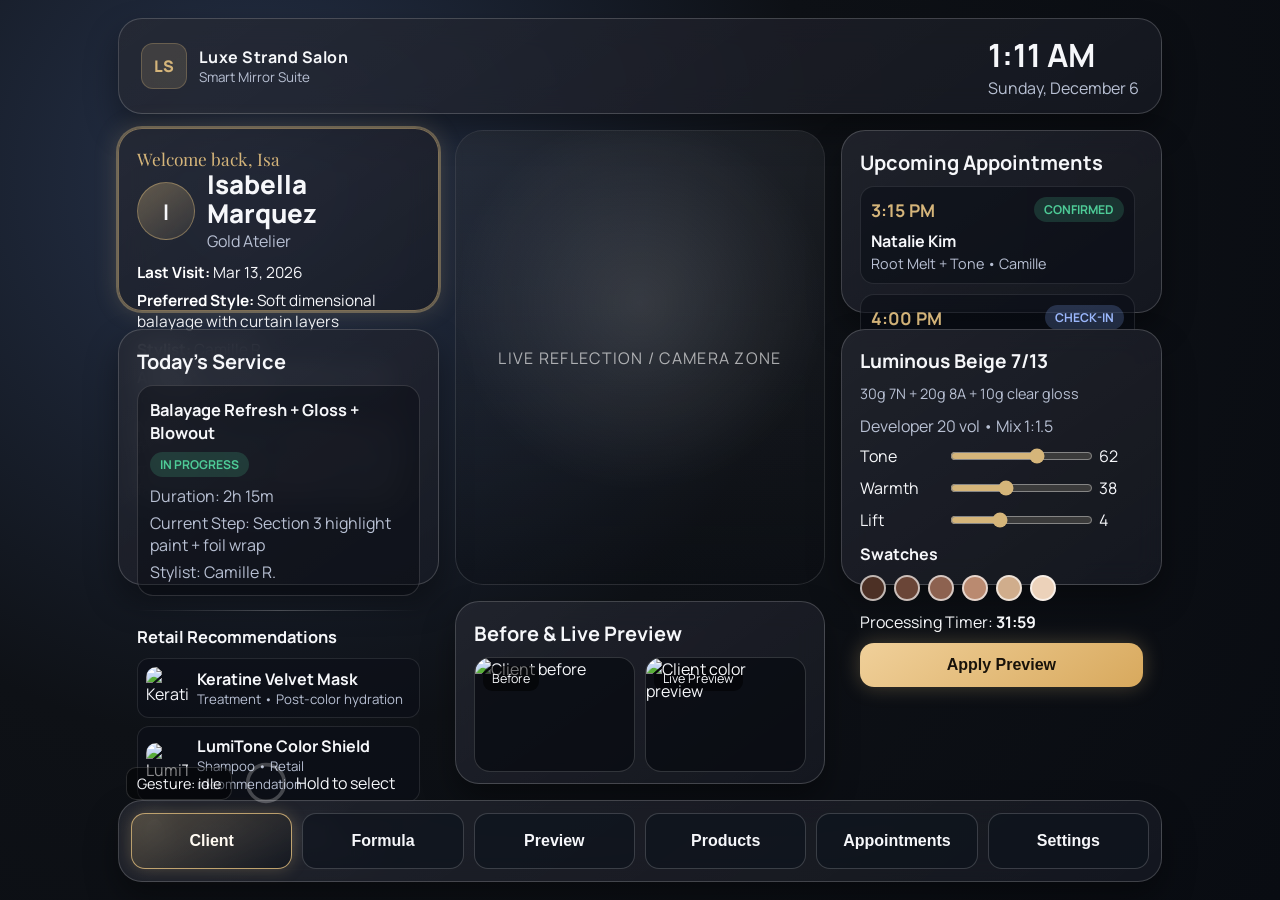
==== index.html @ 723cdf07 "Build smart salon mirror web app - add a full-screen 9:16 salon mirror SPA with premium glass UI pan" ====
<!doctype html>
<html lang="en">
  <head>
    <meta charset="UTF-8" />
    <meta name="viewport" content="width=device-width, initial-scale=1.0" />
    <title>LuxeMirror Salon</title>
    <link rel="icon" href="data:image/svg+xml,%3Csvg xmlns='http://www.w3.org/2000/svg' viewBox='0 0 64 64'%3E%3Crect width='64' height='64' rx='14' fill='%23141a24'/%3E%3Ctext x='50%25' y='58%25' text-anchor='middle' font-size='34' font-family='Arial' fill='%23d5b57a'%3ELS%3C/text%3E%3C/svg%3E" />
    <link rel="preconnect" href="https://fonts.googleapis.com" />
    <link rel="preconnect" href="https://fonts.gstatic.com" crossorigin />
    <link
      href="https://fonts.googleapis.com/css2?family=Manrope:wght@400;500;600;700;800&family=Playfair+Display:wght@500;700&display=swap"
      rel="stylesheet"
    />
    <link rel="stylesheet" href="styles.css" />
  </head>
  <body>
    <div id="app" class="mirror-app" aria-live="polite">
      <div class="mirror-shell">
        <header class="brand-row glass-panel">
          <div class="brand-mark">
            <span class="brand-logo">LS</span>
            <div>
              <p class="brand-title">Luxe Strand Salon</p>
              <p class="brand-sub">Smart Mirror Suite</p>
            </div>
          </div>
          <div class="clock-block">
            <p id="clockTime" class="clock-time">--:--</p>
            <p id="clockDate" class="clock-date">Loading date...</p>
          </div>
        </header>

        <main class="mirror-layout">
          <section class="grid-card top-left glass-panel" data-panel="client" tabindex="0" data-focusable="true">
            <div id="clientProfile"></div>
          </section>

          <section class="grid-card top-right glass-panel" data-panel="appointments" tabindex="0" data-focusable="true">
            <h2 class="panel-title">Upcoming Appointments</h2>
            <div id="upcomingAppointments" class="appointments-list scrollable"></div>
          </section>

          <section class="grid-card left-middle glass-panel" data-panel="services" tabindex="0" data-focusable="true">
            <div id="servicesToday"></div>
            <div class="section-divider"></div>
            <h3 class="panel-subtitle">Retail Recommendations</h3>
            <div id="productRecommendations" class="product-grid"></div>
          </section>

          <section class="grid-card right-middle glass-panel" data-panel="formula" tabindex="0" data-focusable="true">
            <div id="colorSettings"></div>
          </section>

          <section class="reflection-zone" aria-label="Client reflection zone">
            <div class="camera-placeholder">
              <div class="camera-overlay"></div>
              <p>Live Reflection / Camera Zone</p>
            </div>
          </section>

          <section class="grid-card bottom-center glass-panel" data-panel="preview" tabindex="0" data-focusable="true">
            <h2 class="panel-title">Before & Live Preview</h2>
            <div id="previewSection" class="preview-row"></div>
          </section>
        </main>

        <nav class="action-bar glass-panel" aria-label="Primary navigation">
          <button class="action-btn" data-tab="client">Client</button>
          <button class="action-btn" data-tab="formula">Formula</button>
          <button class="action-btn" data-tab="preview">Preview</button>
          <button class="action-btn" data-tab="products">Products</button>
          <button class="action-btn" data-tab="appointments">Appointments</button>
          <button class="action-btn" data-tab="settings">Settings</button>
        </nav>
      </div>

      <aside id="quickActions" class="quick-actions glass-panel" aria-hidden="true">
        <h3>Quick Actions</h3>
        <button class="quick-btn" data-focusable="true">Mark Step Complete</button>
        <button class="quick-btn" data-focusable="true">Notify Front Desk</button>
        <button class="quick-btn" data-focusable="true">Start Processing Timer</button>
        <button class="quick-btn" data-focusable="true">Save Formula Snapshot</button>
      </aside>

      <div id="gestureHud" class="gesture-hud">
        <div id="gestureLabel" class="gesture-label">Gesture: idle</div>
        <div class="dwell-wrap" aria-hidden="true">
          <svg class="dwell-ring" viewBox="0 0 48 48">
            <circle class="ring-bg" cx="24" cy="24" r="20"></circle>
            <circle id="dwellProgress" class="ring-progress" cx="24" cy="24" r="20"></circle>
          </svg>
          <span id="dwellText">Hold to select</span>
        </div>
      </div>

      <div id="idleOverlay" class="idle-overlay hidden" role="dialog" aria-modal="true">
        <div class="idle-card glass-panel">
          <p class="idle-logo">Luxe Strand</p>
          <h1>Smart Mirror</h1>
          <p id="idleClock" class="idle-clock">--:--</p>
          <p id="idleDate" class="idle-date">Loading...</p>
          <p class="idle-prompt">Wave or press any key to begin</p>
        </div>
      </div>
    </div>

    <script src="app.js"></script>
  </body>
</html>
---- styles.css ----
:root {
  --bg: #0e1116;
  --bg2: #181f2d;
  --panel: rgba(20, 24, 33, 0.7);
  --panel-border: rgba(255, 255, 255, 0.18);
  --text: #f6f7fa;
  --muted: #b8c0d3;
  --accent: #d5b57a;
  --accent-soft: rgba(213, 181, 122, 0.28);
  --success: #4ecb97;
  --warning: #f3ad4d;
  --danger: #f06f7d;
  --radius: 24px;
  --shadow: 0 16px 32px rgba(0, 0, 0, 0.36);
}

* {
  box-sizing: border-box;
}

html,
body {
  margin: 0;
  width: 100%;
  height: 100%;
  font-family: Manrope, sans-serif;
  background: radial-gradient(circle at 20% 20%, #26324a 0%, var(--bg) 45%, #090c12 100%);
  color: var(--text);
  overflow: hidden;
}

body {
  display: flex;
  align-items: center;
  justify-content: center;
}

.mirror-app {
  width: min(100vw, 1080px);
  height: min(100vh, 1920px);
  aspect-ratio: 9 / 16;
  position: relative;
  padding: 18px;
}

.mirror-shell {
  position: relative;
  width: 100%;
  height: 100%;
  display: grid;
  grid-template-rows: auto 1fr auto;
  gap: 16px;
}

.glass-panel {
  background: linear-gradient(145deg, rgba(255, 255, 255, 0.06), rgba(255, 255, 255, 0.01)), var(--panel);
  backdrop-filter: blur(14px);
  -webkit-backdrop-filter: blur(14px);
  border: 1px solid var(--panel-border);
  border-radius: var(--radius);
  box-shadow: var(--shadow);
}

.brand-row {
  display: flex;
  justify-content: space-between;
  align-items: center;
  padding: 14px 22px;
}

.brand-mark {
  display: flex;
  align-items: center;
  gap: 12px;
}

.brand-logo {
  width: 46px;
  height: 46px;
  border-radius: 12px;
  border: 1px solid var(--accent-soft);
  background: rgba(213, 181, 122, 0.16);
  display: grid;
  place-items: center;
  font-weight: 800;
  color: var(--accent);
}

.brand-title {
  margin: 0;
  font-weight: 700;
  letter-spacing: 0.03em;
}

.brand-sub {
  margin: 0;
  color: var(--muted);
  font-size: 0.84rem;
}

.clock-time {
  margin: 0;
  font-size: 2rem;
  font-weight: 700;
}

.clock-date {
  margin: 0;
  color: var(--muted);
}

.mirror-layout {
  display: grid;
  grid-template-columns: 1fr 1.15fr 1fr;
  grid-template-rows: 1fr 1.4fr 1fr;
  gap: 16px;
  min-height: 0;
}

.grid-card {
  padding: 18px;
  min-height: 0;
  position: relative;
  transition: transform 260ms ease, border-color 260ms ease, box-shadow 260ms ease;
}

.grid-card:focus-visible,
.grid-card.focused,
.action-btn.focused,
.quick-btn.focused {
  outline: none;
  border-color: rgba(213, 181, 122, 0.85);
  box-shadow: 0 0 0 2px rgba(213, 181, 122, 0.38), 0 0 24px rgba(213, 181, 122, 0.22);
}

.grid-card.active-panel {
  transform: translateY(-2px);
  border-color: rgba(213, 181, 122, 0.52);
}

.top-left {
  grid-column: 1;
  grid-row: 1;
}

.top-right {
  grid-column: 3;
  grid-row: 1;
}

.left-middle {
  grid-column: 1;
  grid-row: 2;
}

.right-middle {
  grid-column: 3;
  grid-row: 2;
}

.bottom-center {
  grid-column: 2;
  grid-row: 3;
}

.reflection-zone {
  grid-column: 2;
  grid-row: 1 / span 2;
  border-radius: 28px;
  position: relative;
  overflow: hidden;
  border: 1px solid rgba(255, 255, 255, 0.12);
  background: linear-gradient(180deg, rgba(12, 16, 24, 0.35), rgba(12, 16, 24, 0.15));
}

.camera-placeholder {
  position: absolute;
  inset: 0;
  display: grid;
  place-items: center;
  color: rgba(255, 255, 255, 0.66);
  letter-spacing: 0.08em;
}

.camera-placeholder p {
  font-size: 1rem;
  text-transform: uppercase;
}

.camera-overlay {
  position: absolute;
  inset: 0;
  background: radial-gradient(circle at 50% 38%, rgba(255, 255, 255, 0.12), transparent 56%),
    linear-gradient(180deg, rgba(255, 255, 255, 0.06), rgba(0, 0, 0, 0.08));
}

.panel-title {
  margin: 0 0 10px;
  font-size: 1.25rem;
  font-weight: 700;
}

.panel-subtitle {
  margin: 0 0 10px;
  font-size: 1.03rem;
}

.muted {
  color: var(--muted);
}

.client-header {
  display: flex;
  gap: 12px;
  align-items: center;
  margin-bottom: 8px;
}

.avatar {
  width: 58px;
  height: 58px;
  border-radius: 50%;
  background: linear-gradient(145deg, rgba(213, 181, 122, 0.36), rgba(213, 181, 122, 0.08));
  border: 1px solid rgba(213, 181, 122, 0.45);
  display: grid;
  place-items: center;
  font-size: 1.35rem;
  font-weight: 700;
}

.client-name {
  margin: 0;
  font-size: 1.62rem;
  line-height: 1.12;
  font-weight: 800;
}

.welcome {
  margin: 0;
  color: var(--accent);
  font-family: "Playfair Display", serif;
  font-size: 1.08rem;
}

.meta-list {
  margin: 10px 0 0;
  padding: 0;
  list-style: none;
  display: grid;
  gap: 7px;
  font-size: 0.96rem;
}

.meta-list strong {
  color: #fff;
}

.section-divider {
  margin: 14px 0;
  height: 1px;
  background: linear-gradient(to right, transparent, rgba(255, 255, 255, 0.24), transparent);
}

.service-box {
  border: 1px solid rgba(255, 255, 255, 0.14);
  border-radius: 16px;
  padding: 12px;
  background: rgba(7, 11, 18, 0.44);
}

.badge {
  display: inline-flex;
  align-items: center;
  padding: 4px 10px;
  border-radius: 999px;
  font-size: 0.76rem;
  font-weight: 700;
  text-transform: uppercase;
}

.badge.in-progress,
.badge.confirmed {
  background: rgba(78, 203, 151, 0.18);
  color: var(--success);
}

.badge.pending {
  background: rgba(243, 173, 77, 0.22);
  color: var(--warning);
}

.badge.check-in {
  background: rgba(133, 170, 255, 0.21);
  color: #9dbaff;
}

.badge.processing {
  background: rgba(240, 111, 125, 0.22);
  color: var(--danger);
}

.appointments-list {
  display: grid;
  gap: 10px;
  overflow-y: auto;
  padding-right: 8px;
  max-height: 100%;
}

.appointment-item {
  border: 1px solid rgba(255, 255, 255, 0.1);
  border-radius: 14px;
  padding: 10px;
  background: rgba(10, 14, 22, 0.56);
}

.appointment-time {
  font-size: 1.1rem;
  font-weight: 700;
  color: var(--accent);
}

.product-grid {
  display: grid;
  gap: 8px;
}

.product-card {
  display: grid;
  grid-template-columns: 42px 1fr;
  gap: 9px;
  align-items: center;
  border-radius: 12px;
  padding: 8px;
  background: rgba(12, 16, 24, 0.68);
  border: 1px solid rgba(255, 255, 255, 0.1);
}

.product-thumb {
  width: 42px;
  height: 42px;
  border-radius: 10px;
  object-fit: cover;
}

.formula-title {
  margin: 0 0 10px;
  font-size: 1.2rem;
}

.formula-breakdown {
  margin: 0 0 12px;
  color: var(--muted);
  font-size: 0.9rem;
}

.slider-group {
  display: grid;
  gap: 10px;
}

.slider-row {
  display: grid;
  grid-template-columns: 80px 1fr 44px;
  gap: 8px;
  align-items: center;
}

.slider-row input[type='range'] {
  width: 100%;
  accent-color: var(--accent);
}

.swatches {
  display: flex;
  gap: 8px;
  margin: 10px 0;
}

.swatch {
  width: 26px;
  height: 26px;
  border-radius: 50%;
  border: 2px solid rgba(255, 255, 255, 0.65);
}

.apply-btn {
  width: 100%;
  border: none;
  border-radius: 14px;
  padding: 13px;
  font-size: 1rem;
  font-weight: 700;
  color: #18120a;
  background: linear-gradient(145deg, #f0d09a, #d8a95d);
  cursor: pointer;
  box-shadow: 0 0 20px rgba(213, 181, 122, 0.3);
}

.apply-btn:hover {
  filter: brightness(1.03);
}

.preview-row {
  display: grid;
  grid-template-columns: 1fr 1fr;
  gap: 10px;
  height: calc(100% - 30px);
}

.preview-card {
  border-radius: 16px;
  overflow: hidden;
  border: 1px solid rgba(255, 255, 255, 0.16);
  background: rgba(7, 11, 17, 0.72);
  position: relative;
}

.preview-card img {
  width: 100%;
  height: 100%;
  object-fit: cover;
  transform-origin: center;
  transition: transform 220ms ease;
}

.preview-label {
  position: absolute;
  left: 8px;
  top: 8px;
  background: rgba(0, 0, 0, 0.52);
  border-radius: 9px;
  padding: 4px 9px;
  font-size: 0.78rem;
}

.action-bar {
  display: grid;
  grid-template-columns: repeat(6, 1fr);
  gap: 10px;
  padding: 12px;
}

.action-btn {
  border: 1px solid rgba(255, 255, 255, 0.18);
  border-radius: 14px;
  background: rgba(14, 20, 30, 0.72);
  color: var(--text);
  font-size: 1rem;
  font-weight: 700;
  min-height: 56px;
  cursor: pointer;
  transition: all 220ms ease;
}

.action-btn.active,
.action-btn:hover {
  border-color: rgba(213, 181, 122, 0.86);
  color: #fffaf2;
  background: linear-gradient(145deg, rgba(213, 181, 122, 0.26), rgba(20, 24, 33, 0.9));
  box-shadow: 0 0 16px rgba(213, 181, 122, 0.28);
}

.quick-actions {
  position: absolute;
  right: 28px;
  top: 136px;
  width: 290px;
  z-index: 25;
  padding: 14px;
  transform: translateY(-10px);
  opacity: 0;
  pointer-events: none;
  transition: all 220ms ease;
}

.quick-actions.open {
  transform: translateY(0);
  opacity: 1;
  pointer-events: auto;
}

.quick-actions h3 {
  margin: 0 0 10px;
}

.quick-btn {
  width: 100%;
  padding: 10px;
  margin-bottom: 8px;
  border-radius: 11px;
  border: 1px solid rgba(255, 255, 255, 0.16);
  background: rgba(10, 14, 22, 0.73);
  color: var(--text);
  font-weight: 600;
  text-align: left;
}

.quick-btn:last-child {
  margin-bottom: 0;
}

.gesture-hud {
  position: absolute;
  left: 26px;
  bottom: 95px;
  z-index: 35;
  display: flex;
  align-items: center;
  gap: 12px;
}

.gesture-label {
  font-size: 0.9rem;
  padding: 6px 10px;
  border-radius: 10px;
  background: rgba(0, 0, 0, 0.44);
  border: 1px solid rgba(255, 255, 255, 0.14);
}

.dwell-wrap {
  display: flex;
  align-items: center;
  gap: 8px;
}

.dwell-ring {
  width: 44px;
  height: 44px;
  transform: rotate(-90deg);
}

.ring-bg,
.ring-progress {
  fill: none;
  stroke-width: 4;
}

.ring-bg {
  stroke: rgba(255, 255, 255, 0.24);
}

.ring-progress {
  stroke: var(--accent);
  stroke-dasharray: 126;
  stroke-dashoffset: 126;
  transition: stroke-dashoffset 80ms linear;
}

.idle-overlay {
  position: absolute;
  inset: 0;
  z-index: 40;
  background: rgba(5, 7, 11, 0.72);
  display: grid;
  place-items: center;
}

.idle-overlay.hidden {
  display: none;
}

.idle-card {
  width: min(86%, 520px);
  text-align: center;
  padding: 38px;
}

.idle-logo {
  margin: 0;
  color: var(--accent);
  font-family: "Playfair Display", serif;
  font-size: 1.45rem;
}

.idle-card h1 {
  margin: 8px 0 12px;
  font-size: 2.15rem;
}

.idle-clock {
  margin: 0;
  font-size: 3.3rem;
  font-weight: 800;
}

.idle-date {
  margin: 0;
  color: var(--muted);
}

.idle-prompt {
  margin-top: 20px;
  font-size: 1.08rem;
  letter-spacing: 0.03em;
}

.pulse {
  animation: pulse 1.8s ease-in-out infinite;
}

@keyframes pulse {
  0%,
  100% {
    box-shadow: 0 0 0 0 rgba(213, 181, 122, 0.35);
  }
  50% {
    box-shadow: 0 0 0 16px rgba(213, 181, 122, 0);
  }
}

@media (max-width: 1024px) {
  .mirror-app {
    width: 100vw;
    height: 100vh;
    aspect-ratio: auto;
  }

  .mirror-layout {
    grid-template-columns: 1fr;
    grid-template-rows: repeat(6, auto);
    overflow-y: auto;
    padding-right: 4px;
  }

  .reflection-zone,
  .top-left,
  .top-right,
  .left-middle,
  .right-middle,
  .bottom-center {
    grid-column: 1;
    grid-row: auto;
    min-height: 240px;
  }

  .action-bar {
    grid-template-columns: repeat(3, 1fr);
  }
}
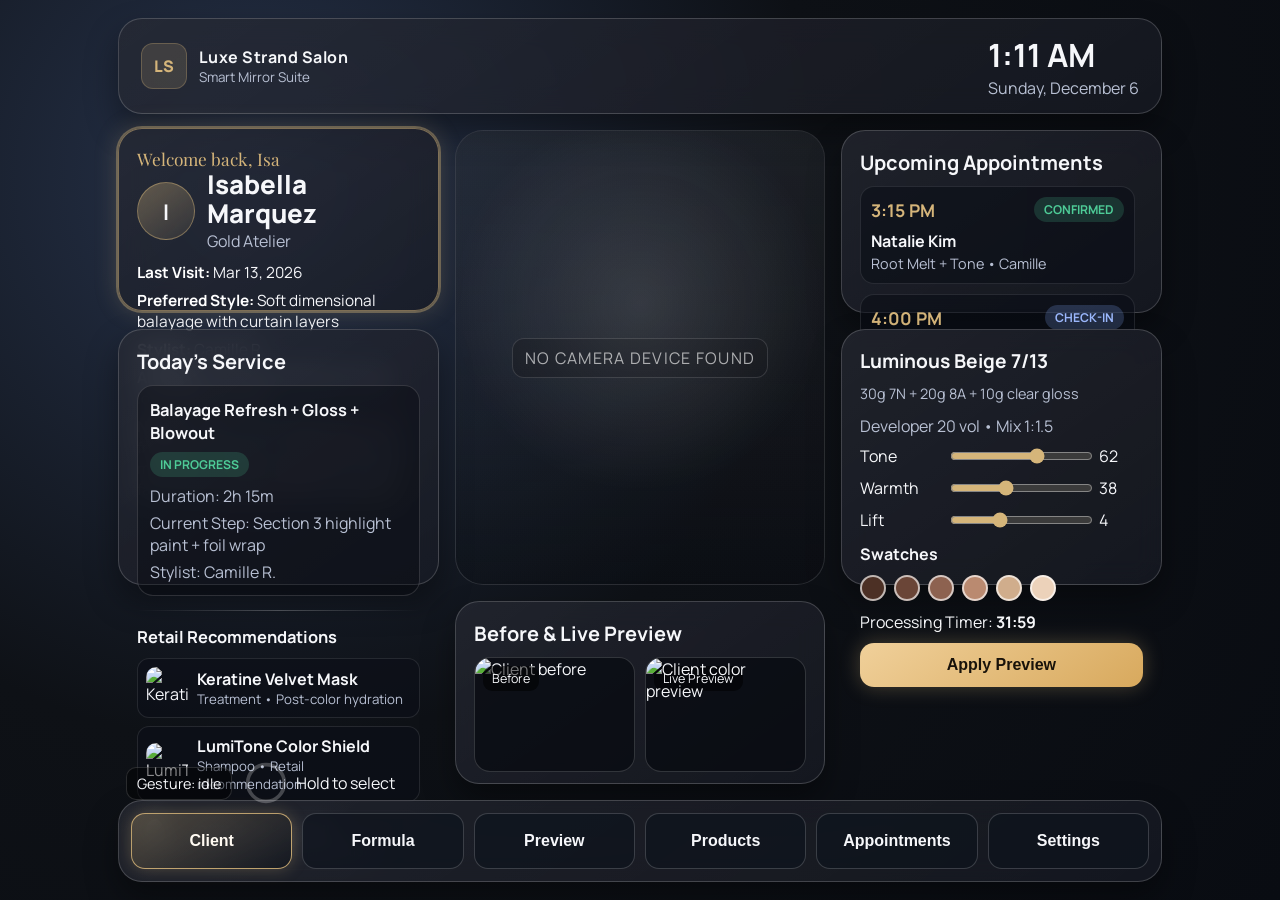
==== commit f9001f05: "Enable live webcam feed in reflection zone - add mirror video element and camera status messaging in" ====
--- a/index.html
+++ b/index.html
@@ -52,9 +52,10 @@
           </section>
 
           <section class="reflection-zone" aria-label="Client reflection zone">
+            <video id="mirrorCamera" class="mirror-camera" autoplay playsinline muted></video>
             <div class="camera-placeholder">
               <div class="camera-overlay"></div>
-              <p>Live Reflection / Camera Zone</p>
+              <p id="cameraStatus">Starting camera...</p>
             </div>
           </section>
 
--- a/styles.css
+++ b/styles.css
@@ -173,6 +173,21 @@
   background: linear-gradient(180deg, rgba(12, 16, 24, 0.35), rgba(12, 16, 24, 0.15));
 }
 
+.mirror-camera {
+  position: absolute;
+  inset: 0;
+  width: 100%;
+  height: 100%;
+  object-fit: cover;
+  opacity: 0;
+  transition: opacity 320ms ease;
+  filter: saturate(0.9) contrast(1.08) brightness(0.9);
+}
+
+.reflection-zone.has-camera .mirror-camera {
+  opacity: 0.62;
+}
+
 .camera-placeholder {
   position: absolute;
   inset: 0;
@@ -180,11 +195,17 @@
   place-items: center;
   color: rgba(255, 255, 255, 0.66);
   letter-spacing: 0.08em;
+  z-index: 2;
 }
 
 .camera-placeholder p {
   font-size: 1rem;
   text-transform: uppercase;
+  text-align: center;
+  padding: 8px 12px;
+  border-radius: 12px;
+  border: 1px solid rgba(255, 255, 255, 0.14);
+  background: rgba(9, 12, 18, 0.45);
 }
 
 .camera-overlay {
@@ -192,6 +213,14 @@
   inset: 0;
   background: radial-gradient(circle at 50% 38%, rgba(255, 255, 255, 0.12), transparent 56%),
     linear-gradient(180deg, rgba(255, 255, 255, 0.06), rgba(0, 0, 0, 0.08));
+}
+
+.reflection-zone.has-camera #cameraStatus {
+  opacity: 0.55;
+  font-size: 0.76rem;
+  position: absolute;
+  left: 10px;
+  bottom: 10px;
 }
 
 .panel-title {
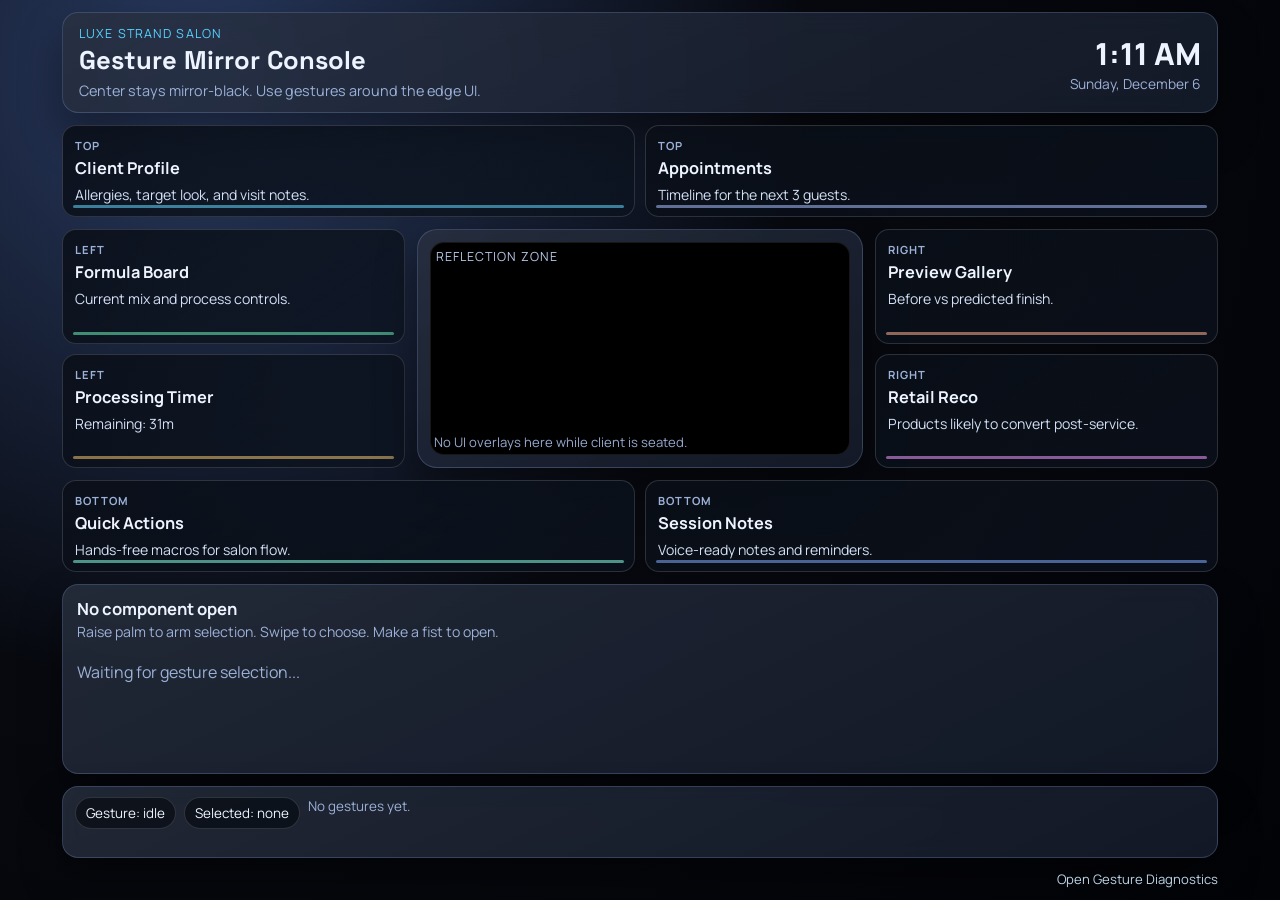
==== commit 4496aefe: "Refactor UI into gesture-first mirror layout Restructure the smart mirror interface around a permane" ====
--- a/index.html
+++ b/index.html
@@ -3,106 +3,65 @@
   <head>
     <meta charset="UTF-8" />
     <meta name="viewport" content="width=device-width, initial-scale=1.0" />
-    <title>LuxeMirror Salon</title>
-    <link rel="icon" href="data:image/svg+xml,%3Csvg xmlns='http://www.w3.org/2000/svg' viewBox='0 0 64 64'%3E%3Crect width='64' height='64' rx='14' fill='%23141a24'/%3E%3Ctext x='50%25' y='58%25' text-anchor='middle' font-size='34' font-family='Arial' fill='%23d5b57a'%3ELS%3C/text%3E%3C/svg%3E" />
+    <title>LuxeMirror Stylist Console</title>
+    <link rel="icon" href="data:image/svg+xml,%3Csvg xmlns='http://www.w3.org/2000/svg' viewBox='0 0 64 64'%3E%3Crect width='64' height='64' rx='14' fill='%23090b10'/%3E%3Ctext x='50%25' y='58%25' text-anchor='middle' font-size='34' font-family='Arial' fill='%2357d1ff'%3ELS%3C/text%3E%3C/svg%3E" />
     <link rel="preconnect" href="https://fonts.googleapis.com" />
     <link rel="preconnect" href="https://fonts.gstatic.com" crossorigin />
     <link
-      href="https://fonts.googleapis.com/css2?family=Manrope:wght@400;500;600;700;800&family=Playfair+Display:wght@500;700&display=swap"
+      href="https://fonts.googleapis.com/css2?family=Manrope:wght@400;500;600;700;800&family=Space+Grotesk:wght@500;700&display=swap"
       rel="stylesheet"
     />
     <link rel="stylesheet" href="styles.css" />
   </head>
   <body>
     <div id="app" class="mirror-app" aria-live="polite">
-      <div class="mirror-shell">
-        <header class="brand-row glass-panel">
-          <div class="brand-mark">
-            <span class="brand-logo">LS</span>
-            <div>
-              <p class="brand-title">Luxe Strand Salon</p>
-              <p class="brand-sub">Smart Mirror Suite</p>
-            </div>
+      <header class="top-meta shell-panel">
+        <div>
+          <p class="brand-kicker">Luxe Strand Salon</p>
+          <h1 class="brand-title">Gesture Mirror Console</h1>
+          <p class="brand-sub">Center stays mirror-black. Use gestures around the edge UI.</p>
+        </div>
+        <div class="clock-wrap">
+          <p id="clockTime" class="clock-time">--:--</p>
+          <p id="clockDate" class="clock-date">Loading date...</p>
+        </div>
+      </header>
+
+      <main class="mirror-shell">
+        <section id="topRail" class="rail rail-top" aria-label="Top components"></section>
+
+        <section class="center-band" aria-label="Mirror body layout">
+          <aside id="leftRail" class="rail rail-side" aria-label="Left components"></aside>
+
+          <div class="mirror-core shell-panel" aria-label="Reflection zone">
+            <div class="mirror-blank"></div>
+            <p class="mirror-label">Reflection Zone</p>
+            <p class="mirror-note">No UI overlays here while client is seated.</p>
           </div>
-          <div class="clock-block">
-            <p id="clockTime" class="clock-time">--:--</p>
-            <p id="clockDate" class="clock-date">Loading date...</p>
-          </div>
-        </header>
 
-        <main class="mirror-layout">
-          <section class="grid-card top-left glass-panel" data-panel="client" tabindex="0" data-focusable="true">
-            <div id="clientProfile"></div>
-          </section>
+          <aside id="rightRail" class="rail rail-side" aria-label="Right components"></aside>
+        </section>
 
-          <section class="grid-card top-right glass-panel" data-panel="appointments" tabindex="0" data-focusable="true">
-            <h2 class="panel-title">Upcoming Appointments</h2>
-            <div id="upcomingAppointments" class="appointments-list scrollable"></div>
-          </section>
+        <section id="bottomRail" class="rail rail-bottom" aria-label="Bottom components"></section>
+      </main>
 
-          <section class="grid-card left-middle glass-panel" data-panel="services" tabindex="0" data-focusable="true">
-            <div id="servicesToday"></div>
-            <div class="section-divider"></div>
-            <h3 class="panel-subtitle">Retail Recommendations</h3>
-            <div id="productRecommendations" class="product-grid"></div>
-          </section>
+      <section id="detailPanel" class="detail-panel shell-panel" aria-label="Selected component detail">
+        <div class="detail-head">
+          <h2 id="detailTitle">No component open</h2>
+          <p id="detailHint">Raise palm to arm selection. Swipe to choose. Make a fist to open.</p>
+        </div>
+        <div id="detailContent" class="detail-content">
+          <p class="detail-empty">Waiting for gesture selection...</p>
+        </div>
+      </section>
 
-          <section class="grid-card right-middle glass-panel" data-panel="formula" tabindex="0" data-focusable="true">
-            <div id="colorSettings"></div>
-          </section>
+      <section class="gesture-footer shell-panel" aria-label="Gesture feedback">
+        <div id="gestureLabel" class="gesture-label">Gesture: idle</div>
+        <div id="selectedLabel" class="selected-label">Selected: none</div>
+        <div id="gestureLog" class="gesture-log" role="log" aria-live="polite"></div>
+      </section>
 
-          <section class="reflection-zone" aria-label="Client reflection zone">
-            <video id="mirrorCamera" class="mirror-camera" autoplay playsinline muted></video>
-            <div class="camera-placeholder">
-              <div class="camera-overlay"></div>
-              <p id="cameraStatus">Starting camera...</p>
-            </div>
-          </section>
-
-          <section class="grid-card bottom-center glass-panel" data-panel="preview" tabindex="0" data-focusable="true">
-            <h2 class="panel-title">Before & Live Preview</h2>
-            <div id="previewSection" class="preview-row"></div>
-          </section>
-        </main>
-
-        <nav class="action-bar glass-panel" aria-label="Primary navigation">
-          <button class="action-btn" data-tab="client">Client</button>
-          <button class="action-btn" data-tab="formula">Formula</button>
-          <button class="action-btn" data-tab="preview">Preview</button>
-          <button class="action-btn" data-tab="products">Products</button>
-          <button class="action-btn" data-tab="appointments">Appointments</button>
-          <button class="action-btn" data-tab="settings">Settings</button>
-        </nav>
-      </div>
-
-      <aside id="quickActions" class="quick-actions glass-panel" aria-hidden="true">
-        <h3>Quick Actions</h3>
-        <button class="quick-btn" data-focusable="true">Mark Step Complete</button>
-        <button class="quick-btn" data-focusable="true">Notify Front Desk</button>
-        <button class="quick-btn" data-focusable="true">Start Processing Timer</button>
-        <button class="quick-btn" data-focusable="true">Save Formula Snapshot</button>
-      </aside>
-
-      <div id="gestureHud" class="gesture-hud">
-        <div id="gestureLabel" class="gesture-label">Gesture: idle</div>
-        <div class="dwell-wrap" aria-hidden="true">
-          <svg class="dwell-ring" viewBox="0 0 48 48">
-            <circle class="ring-bg" cx="24" cy="24" r="20"></circle>
-            <circle id="dwellProgress" class="ring-progress" cx="24" cy="24" r="20"></circle>
-          </svg>
-          <span id="dwellText">Hold to select</span>
-        </div>
-      </div>
-
-      <div id="idleOverlay" class="idle-overlay hidden" role="dialog" aria-modal="true">
-        <div class="idle-card glass-panel">
-          <p class="idle-logo">Luxe Strand</p>
-          <h1>Smart Mirror</h1>
-          <p id="idleClock" class="idle-clock">--:--</p>
-          <p id="idleDate" class="idle-date">Loading...</p>
-          <p class="idle-prompt">Wave or press any key to begin</p>
-        </div>
-      </div>
+      <a class="gesture-test-link" href="gesture-test.html">Open Gesture Diagnostics</a>
     </div>
 
     <script src="app.js"></script>
--- a/styles.css
+++ b/styles.css
@@ -1,17 +1,12 @@
 :root {
-  --bg: #0e1116;
-  --bg2: #181f2d;
-  --panel: rgba(20, 24, 33, 0.7);
-  --panel-border: rgba(255, 255, 255, 0.18);
-  --text: #f6f7fa;
-  --muted: #b8c0d3;
-  --accent: #d5b57a;
-  --accent-soft: rgba(213, 181, 122, 0.28);
-  --success: #4ecb97;
-  --warning: #f3ad4d;
-  --danger: #f06f7d;
-  --radius: 24px;
-  --shadow: 0 16px 32px rgba(0, 0, 0, 0.36);
+  --bg: #07090f;
+  --bg2: #12192a;
+  --panel: rgba(20, 28, 45, 0.77);
+  --panel-border: rgba(145, 173, 224, 0.24);
+  --text: #eef4ff;
+  --muted: #9cb1d8;
+  --accent: #57d1ff;
+  --shadow: 0 22px 42px rgba(0, 0, 0, 0.38);
 }
 
 * {
@@ -24,646 +19,357 @@
   width: 100%;
   height: 100%;
   font-family: Manrope, sans-serif;
-  background: radial-gradient(circle at 20% 20%, #26324a 0%, var(--bg) 45%, #090c12 100%);
   color: var(--text);
+  background: radial-gradient(circle at 15% 8%, #28395f 0%, var(--bg) 45%, #020307 100%);
+}
+
+body {
+  display: grid;
+  place-items: center;
   overflow: hidden;
 }
 
-body {
+.mirror-app {
+  width: min(100vw, 1180px);
+  height: min(100vh, 1940px);
+  aspect-ratio: 9 / 16;
+  display: grid;
+  grid-template-rows: auto 1fr auto auto auto;
+  gap: 12px;
+  padding: 12px;
+  position: relative;
+}
+
+.shell-panel {
+  border-radius: 16px;
+  border: 1px solid var(--panel-border);
+  background: linear-gradient(155deg, rgba(255, 255, 255, 0.07), rgba(255, 255, 255, 0.01)), var(--panel);
+  box-shadow: var(--shadow);
+  backdrop-filter: blur(14px);
+  -webkit-backdrop-filter: blur(14px);
+}
+
+.top-meta {
   display: flex;
   align-items: center;
-  justify-content: center;
-}
-
-.mirror-app {
-  width: min(100vw, 1080px);
-  height: min(100vh, 1920px);
-  aspect-ratio: 9 / 16;
+  justify-content: space-between;
+  gap: 12px;
+  padding: 12px 16px;
+}
+
+.brand-kicker {
+  margin: 0;
+  letter-spacing: 0.09em;
+  text-transform: uppercase;
+  color: var(--accent);
+  font-size: 0.78rem;
+}
+
+.brand-title {
+  margin: 2px 0 5px;
+  font-family: 'Space Grotesk', sans-serif;
+  font-size: clamp(1.1rem, 2vw, 1.65rem);
+}
+
+.brand-sub {
+  margin: 0;
+  color: var(--muted);
+  font-size: 0.9rem;
+}
+
+.clock-wrap {
+  text-align: right;
+  min-width: 130px;
+}
+
+.clock-time {
+  margin: 0;
+  font-size: 1.9rem;
+  font-weight: 800;
+}
+
+.clock-date {
+  margin: 0;
+  color: var(--muted);
+  font-size: 0.86rem;
+}
+
+.mirror-shell {
+  display: grid;
+  grid-template-rows: auto 1fr auto;
+  gap: 12px;
+  min-height: 0;
+}
+
+.center-band {
+  display: grid;
+  grid-template-columns: 1fr 1.3fr 1fr;
+  gap: 12px;
+  min-height: 0;
+}
+
+.rail {
+  display: grid;
+  gap: 10px;
+}
+
+.rail-top,
+.rail-bottom {
+  grid-template-columns: repeat(2, minmax(0, 1fr));
+}
+
+.rail-side {
+  grid-auto-rows: 1fr;
+}
+
+.component-card {
+  border: 1px solid rgba(255, 255, 255, 0.14);
+  border-radius: 14px;
+  padding: 12px;
+  background: linear-gradient(145deg, rgba(10, 15, 24, 0.88), rgba(12, 20, 32, 0.68));
   position: relative;
-  padding: 18px;
-}
-
-.mirror-shell {
+  transition: transform 220ms ease, border-color 220ms ease, box-shadow 220ms ease;
+  cursor: pointer;
+}
+
+.component-card::after {
+  content: '';
+  position: absolute;
+  inset: auto 10px 8px;
+  height: 3px;
+  border-radius: 999px;
+  background: var(--component-accent, var(--accent));
+  opacity: 0.55;
+}
+
+.component-card h3 {
+  margin: 4px 0 6px;
+  font-size: 1.02rem;
+}
+
+.component-kicker {
+  margin: 0;
+  color: var(--muted);
+  font-weight: 700;
+  letter-spacing: 0.09em;
+  font-size: 0.7rem;
+}
+
+.component-summary {
+  margin: 0;
+  color: #d4e0f6;
+  font-size: 0.88rem;
+}
+
+.component-card.is-selected {
+  border-color: var(--component-accent, var(--accent));
+  box-shadow: 0 0 0 2px color-mix(in srgb, var(--component-accent, var(--accent)) 60%, transparent),
+    0 0 24px color-mix(in srgb, var(--component-accent, var(--accent)) 30%, transparent);
+  transform: translateY(-2px) scale(1.01);
+}
+
+.component-card.is-open {
+  border-color: color-mix(in srgb, var(--component-accent, var(--accent)) 85%, white);
+  background: linear-gradient(145deg, rgba(13, 22, 36, 0.98), rgba(15, 28, 45, 0.82));
+}
+
+.mirror-core {
+  display: grid;
+  place-items: center;
+  border-radius: 20px;
+  padding: 12px;
   position: relative;
+  overflow: hidden;
+}
+
+.mirror-blank {
   width: 100%;
   height: 100%;
-  display: grid;
-  grid-template-rows: auto 1fr auto;
-  gap: 16px;
-}
-
-.glass-panel {
-  background: linear-gradient(145deg, rgba(255, 255, 255, 0.06), rgba(255, 255, 255, 0.01)), var(--panel);
-  backdrop-filter: blur(14px);
-  -webkit-backdrop-filter: blur(14px);
-  border: 1px solid var(--panel-border);
-  border-radius: var(--radius);
-  box-shadow: var(--shadow);
-}
-
-.brand-row {
-  display: flex;
-  justify-content: space-between;
-  align-items: center;
-  padding: 14px 22px;
-}
-
-.brand-mark {
-  display: flex;
-  align-items: center;
-  gap: 12px;
-}
-
-.brand-logo {
-  width: 46px;
-  height: 46px;
-  border-radius: 12px;
-  border: 1px solid var(--accent-soft);
-  background: rgba(213, 181, 122, 0.16);
-  display: grid;
-  place-items: center;
-  font-weight: 800;
-  color: var(--accent);
-}
-
-.brand-title {
-  margin: 0;
+  border-radius: 14px;
+  background: #000;
+  border: 1px solid rgba(255, 255, 255, 0.09);
+}
+
+.mirror-label,
+.mirror-note {
+  position: absolute;
+  margin: 0;
+  pointer-events: none;
+}
+
+.mirror-label {
+  top: 18px;
+  left: 18px;
+  font-size: 0.78rem;
+  letter-spacing: 0.08em;
+  text-transform: uppercase;
+  color: #b6c8e8;
+}
+
+.mirror-note {
+  bottom: 16px;
+  left: 16px;
+  right: 16px;
+  color: #95a8cd;
+  font-size: 0.82rem;
+}
+
+.detail-panel {
+  padding: 12px 14px;
+  display: grid;
+  gap: 8px;
+  min-height: 190px;
+}
+
+.detail-head h2 {
+  margin: 0 0 2px;
+  font-size: 1.04rem;
+}
+
+.detail-head p {
+  margin: 0;
+  color: var(--muted);
+  font-size: 0.88rem;
+}
+
+.detail-content {
+  min-height: 96px;
+}
+
+.detail-empty {
+  margin: 4px 0 0;
+  color: var(--muted);
+}
+
+.detail-menu {
+  margin: 0;
+  padding-left: 18px;
+  display: grid;
+  gap: 4px;
+}
+
+.detail-menu li {
+  font-size: 0.94rem;
+}
+
+.detail-facts {
+  display: grid;
+  grid-template-columns: repeat(2, minmax(0, 1fr));
+  gap: 8px;
+  margin: 0;
+}
+
+.detail-facts div {
+  border: 1px solid rgba(255, 255, 255, 0.14);
+  border-radius: 10px;
+  padding: 8px;
+  background: rgba(7, 11, 19, 0.72);
+}
+
+.detail-facts dt {
+  color: var(--muted);
+  font-size: 0.76rem;
+  text-transform: uppercase;
+  letter-spacing: 0.08em;
+}
+
+.detail-facts dd {
+  margin: 3px 0 0;
   font-weight: 700;
-  letter-spacing: 0.03em;
-}
-
-.brand-sub {
-  margin: 0;
-  color: var(--muted);
+  font-size: 0.9rem;
+}
+
+.detail-gallery {
+  display: grid;
+  grid-template-columns: repeat(3, minmax(0, 1fr));
+  gap: 8px;
+}
+
+.detail-gallery img {
+  width: 100%;
+  height: 116px;
+  object-fit: cover;
+  border-radius: 10px;
+  border: 1px solid rgba(255, 255, 255, 0.12);
+}
+
+.gesture-footer {
+  padding: 10px 12px;
+  display: grid;
+  grid-template-columns: auto auto 1fr;
+  gap: 8px;
+  align-items: start;
+}
+
+.gesture-label,
+.selected-label {
+  border: 1px solid rgba(255, 255, 255, 0.14);
+  border-radius: 999px;
+  padding: 6px 10px;
   font-size: 0.84rem;
-}
-
-.clock-time {
-  margin: 0;
-  font-size: 2rem;
-  font-weight: 700;
-}
-
-.clock-date {
-  margin: 0;
-  color: var(--muted);
-}
-
-.mirror-layout {
-  display: grid;
-  grid-template-columns: 1fr 1.15fr 1fr;
-  grid-template-rows: 1fr 1.4fr 1fr;
-  gap: 16px;
-  min-height: 0;
-}
-
-.grid-card {
-  padding: 18px;
-  min-height: 0;
-  position: relative;
-  transition: transform 260ms ease, border-color 260ms ease, box-shadow 260ms ease;
-}
-
-.grid-card:focus-visible,
-.grid-card.focused,
-.action-btn.focused,
-.quick-btn.focused {
-  outline: none;
-  border-color: rgba(213, 181, 122, 0.85);
-  box-shadow: 0 0 0 2px rgba(213, 181, 122, 0.38), 0 0 24px rgba(213, 181, 122, 0.22);
-}
-
-.grid-card.active-panel {
-  transform: translateY(-2px);
-  border-color: rgba(213, 181, 122, 0.52);
-}
-
-.top-left {
-  grid-column: 1;
-  grid-row: 1;
-}
-
-.top-right {
-  grid-column: 3;
-  grid-row: 1;
-}
-
-.left-middle {
-  grid-column: 1;
-  grid-row: 2;
-}
-
-.right-middle {
-  grid-column: 3;
-  grid-row: 2;
-}
-
-.bottom-center {
-  grid-column: 2;
-  grid-row: 3;
-}
-
-.reflection-zone {
-  grid-column: 2;
-  grid-row: 1 / span 2;
-  border-radius: 28px;
-  position: relative;
-  overflow: hidden;
-  border: 1px solid rgba(255, 255, 255, 0.12);
-  background: linear-gradient(180deg, rgba(12, 16, 24, 0.35), rgba(12, 16, 24, 0.15));
-}
-
-.mirror-camera {
-  position: absolute;
-  inset: 0;
-  width: 100%;
-  height: 100%;
-  object-fit: cover;
-  opacity: 0;
-  transition: opacity 320ms ease;
-  filter: saturate(0.9) contrast(1.08) brightness(0.9);
-}
-
-.reflection-zone.has-camera .mirror-camera {
-  opacity: 0.62;
-}
-
-.camera-placeholder {
-  position: absolute;
-  inset: 0;
-  display: grid;
-  place-items: center;
-  color: rgba(255, 255, 255, 0.66);
-  letter-spacing: 0.08em;
-  z-index: 2;
-}
-
-.camera-placeholder p {
-  font-size: 1rem;
-  text-transform: uppercase;
-  text-align: center;
-  padding: 8px 12px;
-  border-radius: 12px;
-  border: 1px solid rgba(255, 255, 255, 0.14);
-  background: rgba(9, 12, 18, 0.45);
-}
-
-.camera-overlay {
-  position: absolute;
-  inset: 0;
-  background: radial-gradient(circle at 50% 38%, rgba(255, 255, 255, 0.12), transparent 56%),
-    linear-gradient(180deg, rgba(255, 255, 255, 0.06), rgba(0, 0, 0, 0.08));
-}
-
-.reflection-zone.has-camera #cameraStatus {
-  opacity: 0.55;
-  font-size: 0.76rem;
-  position: absolute;
-  left: 10px;
-  bottom: 10px;
-}
-
-.panel-title {
-  margin: 0 0 10px;
-  font-size: 1.25rem;
-  font-weight: 700;
-}
-
-.panel-subtitle {
-  margin: 0 0 10px;
-  font-size: 1.03rem;
-}
-
-.muted {
-  color: var(--muted);
-}
-
-.client-header {
-  display: flex;
-  gap: 12px;
-  align-items: center;
-  margin-bottom: 8px;
-}
-
-.avatar {
-  width: 58px;
-  height: 58px;
-  border-radius: 50%;
-  background: linear-gradient(145deg, rgba(213, 181, 122, 0.36), rgba(213, 181, 122, 0.08));
-  border: 1px solid rgba(213, 181, 122, 0.45);
-  display: grid;
-  place-items: center;
-  font-size: 1.35rem;
-  font-weight: 700;
-}
-
-.client-name {
-  margin: 0;
-  font-size: 1.62rem;
-  line-height: 1.12;
-  font-weight: 800;
-}
-
-.welcome {
-  margin: 0;
-  color: var(--accent);
-  font-family: "Playfair Display", serif;
-  font-size: 1.08rem;
-}
-
-.meta-list {
-  margin: 10px 0 0;
-  padding: 0;
-  list-style: none;
-  display: grid;
-  gap: 7px;
-  font-size: 0.96rem;
-}
-
-.meta-list strong {
-  color: #fff;
-}
-
-.section-divider {
-  margin: 14px 0;
-  height: 1px;
-  background: linear-gradient(to right, transparent, rgba(255, 255, 255, 0.24), transparent);
-}
-
-.service-box {
-  border: 1px solid rgba(255, 255, 255, 0.14);
-  border-radius: 16px;
-  padding: 12px;
-  background: rgba(7, 11, 18, 0.44);
-}
-
-.badge {
-  display: inline-flex;
-  align-items: center;
-  padding: 4px 10px;
-  border-radius: 999px;
-  font-size: 0.76rem;
-  font-weight: 700;
-  text-transform: uppercase;
-}
-
-.badge.in-progress,
-.badge.confirmed {
-  background: rgba(78, 203, 151, 0.18);
-  color: var(--success);
-}
-
-.badge.pending {
-  background: rgba(243, 173, 77, 0.22);
-  color: var(--warning);
-}
-
-.badge.check-in {
-  background: rgba(133, 170, 255, 0.21);
-  color: #9dbaff;
-}
-
-.badge.processing {
-  background: rgba(240, 111, 125, 0.22);
-  color: var(--danger);
-}
-
-.appointments-list {
-  display: grid;
-  gap: 10px;
-  overflow-y: auto;
-  padding-right: 8px;
-  max-height: 100%;
-}
-
-.appointment-item {
-  border: 1px solid rgba(255, 255, 255, 0.1);
-  border-radius: 14px;
-  padding: 10px;
-  background: rgba(10, 14, 22, 0.56);
-}
-
-.appointment-time {
-  font-size: 1.1rem;
-  font-weight: 700;
-  color: var(--accent);
-}
-
-.product-grid {
-  display: grid;
-  gap: 8px;
-}
-
-.product-card {
-  display: grid;
-  grid-template-columns: 42px 1fr;
-  gap: 9px;
-  align-items: center;
-  border-radius: 12px;
-  padding: 8px;
-  background: rgba(12, 16, 24, 0.68);
-  border: 1px solid rgba(255, 255, 255, 0.1);
-}
-
-.product-thumb {
-  width: 42px;
-  height: 42px;
-  border-radius: 10px;
-  object-fit: cover;
-}
-
-.formula-title {
-  margin: 0 0 10px;
-  font-size: 1.2rem;
-}
-
-.formula-breakdown {
-  margin: 0 0 12px;
-  color: var(--muted);
-  font-size: 0.9rem;
-}
-
-.slider-group {
-  display: grid;
-  gap: 10px;
-}
-
-.slider-row {
-  display: grid;
-  grid-template-columns: 80px 1fr 44px;
-  gap: 8px;
-  align-items: center;
-}
-
-.slider-row input[type='range'] {
-  width: 100%;
-  accent-color: var(--accent);
-}
-
-.swatches {
-  display: flex;
-  gap: 8px;
-  margin: 10px 0;
-}
-
-.swatch {
-  width: 26px;
-  height: 26px;
-  border-radius: 50%;
-  border: 2px solid rgba(255, 255, 255, 0.65);
-}
-
-.apply-btn {
-  width: 100%;
-  border: none;
-  border-radius: 14px;
-  padding: 13px;
-  font-size: 1rem;
-  font-weight: 700;
-  color: #18120a;
-  background: linear-gradient(145deg, #f0d09a, #d8a95d);
-  cursor: pointer;
-  box-shadow: 0 0 20px rgba(213, 181, 122, 0.3);
-}
-
-.apply-btn:hover {
-  filter: brightness(1.03);
-}
-
-.preview-row {
-  display: grid;
-  grid-template-columns: 1fr 1fr;
-  gap: 10px;
-  height: calc(100% - 30px);
-}
-
-.preview-card {
-  border-radius: 16px;
-  overflow: hidden;
-  border: 1px solid rgba(255, 255, 255, 0.16);
-  background: rgba(7, 11, 17, 0.72);
-  position: relative;
-}
-
-.preview-card img {
-  width: 100%;
-  height: 100%;
-  object-fit: cover;
-  transform-origin: center;
-  transition: transform 220ms ease;
-}
-
-.preview-label {
-  position: absolute;
-  left: 8px;
-  top: 8px;
-  background: rgba(0, 0, 0, 0.52);
-  border-radius: 9px;
-  padding: 4px 9px;
-  font-size: 0.78rem;
-}
-
-.action-bar {
-  display: grid;
-  grid-template-columns: repeat(6, 1fr);
-  gap: 10px;
-  padding: 12px;
-}
-
-.action-btn {
-  border: 1px solid rgba(255, 255, 255, 0.18);
-  border-radius: 14px;
-  background: rgba(14, 20, 30, 0.72);
-  color: var(--text);
-  font-size: 1rem;
-  font-weight: 700;
-  min-height: 56px;
-  cursor: pointer;
-  transition: all 220ms ease;
-}
-
-.action-btn.active,
-.action-btn:hover {
-  border-color: rgba(213, 181, 122, 0.86);
-  color: #fffaf2;
-  background: linear-gradient(145deg, rgba(213, 181, 122, 0.26), rgba(20, 24, 33, 0.9));
-  box-shadow: 0 0 16px rgba(213, 181, 122, 0.28);
-}
-
-.quick-actions {
-  position: absolute;
-  right: 28px;
-  top: 136px;
-  width: 290px;
-  z-index: 25;
-  padding: 14px;
-  transform: translateY(-10px);
-  opacity: 0;
-  pointer-events: none;
-  transition: all 220ms ease;
-}
-
-.quick-actions.open {
-  transform: translateY(0);
-  opacity: 1;
-  pointer-events: auto;
-}
-
-.quick-actions h3 {
-  margin: 0 0 10px;
-}
-
-.quick-btn {
-  width: 100%;
-  padding: 10px;
-  margin-bottom: 8px;
-  border-radius: 11px;
-  border: 1px solid rgba(255, 255, 255, 0.16);
-  background: rgba(10, 14, 22, 0.73);
-  color: var(--text);
-  font-weight: 600;
-  text-align: left;
-}
-
-.quick-btn:last-child {
-  margin-bottom: 0;
-}
-
-.gesture-hud {
-  position: absolute;
-  left: 26px;
-  bottom: 95px;
-  z-index: 35;
-  display: flex;
-  align-items: center;
-  gap: 12px;
-}
-
-.gesture-label {
-  font-size: 0.9rem;
-  padding: 6px 10px;
-  border-radius: 10px;
-  background: rgba(0, 0, 0, 0.44);
-  border: 1px solid rgba(255, 255, 255, 0.14);
-}
-
-.dwell-wrap {
-  display: flex;
-  align-items: center;
-  gap: 8px;
-}
-
-.dwell-ring {
-  width: 44px;
-  height: 44px;
-  transform: rotate(-90deg);
-}
-
-.ring-bg,
-.ring-progress {
-  fill: none;
-  stroke-width: 4;
-}
-
-.ring-bg {
-  stroke: rgba(255, 255, 255, 0.24);
-}
-
-.ring-progress {
-  stroke: var(--accent);
-  stroke-dasharray: 126;
-  stroke-dashoffset: 126;
-  transition: stroke-dashoffset 80ms linear;
-}
-
-.idle-overlay {
-  position: absolute;
-  inset: 0;
-  z-index: 40;
-  background: rgba(5, 7, 11, 0.72);
-  display: grid;
-  place-items: center;
-}
-
-.idle-overlay.hidden {
-  display: none;
-}
-
-.idle-card {
-  width: min(86%, 520px);
-  text-align: center;
-  padding: 38px;
-}
-
-.idle-logo {
-  margin: 0;
-  color: var(--accent);
-  font-family: "Playfair Display", serif;
-  font-size: 1.45rem;
-}
-
-.idle-card h1 {
-  margin: 8px 0 12px;
-  font-size: 2.15rem;
-}
-
-.idle-clock {
-  margin: 0;
-  font-size: 3.3rem;
-  font-weight: 800;
-}
-
-.idle-date {
-  margin: 0;
-  color: var(--muted);
-}
-
-.idle-prompt {
-  margin-top: 20px;
-  font-size: 1.08rem;
-  letter-spacing: 0.03em;
-}
-
-.pulse {
-  animation: pulse 1.8s ease-in-out infinite;
-}
-
-@keyframes pulse {
-  0%,
-  100% {
-    box-shadow: 0 0 0 0 rgba(213, 181, 122, 0.35);
-  }
-  50% {
-    box-shadow: 0 0 0 16px rgba(213, 181, 122, 0);
-  }
+  background: rgba(6, 10, 17, 0.66);
+  white-space: nowrap;
+}
+
+.gesture-log {
+  min-height: 50px;
+  display: grid;
+  gap: 3px;
+  align-content: start;
+}
+
+.log-entry,
+.log-empty {
+  margin: 0;
+  font-size: 0.84rem;
+  color: #cedbf7;
+}
+
+.log-empty {
+  color: var(--muted);
+}
+
+.gesture-test-link {
+  justify-self: end;
+  font-size: 0.82rem;
+  color: #d1ebff;
+  text-decoration: none;
+  opacity: 0.9;
 }
 
 @media (max-width: 1024px) {
+  body {
+    overflow: auto;
+  }
+
   .mirror-app {
-    width: 100vw;
-    height: 100vh;
+    width: 100%;
+    height: auto;
+    min-height: 100vh;
     aspect-ratio: auto;
   }
 
-  .mirror-layout {
+  .center-band {
     grid-template-columns: 1fr;
-    grid-template-rows: repeat(6, auto);
-    overflow-y: auto;
-    padding-right: 4px;
-  }
-
-  .reflection-zone,
-  .top-left,
-  .top-right,
-  .left-middle,
-  .right-middle,
-  .bottom-center {
-    grid-column: 1;
-    grid-row: auto;
-    min-height: 240px;
-  }
-
-  .action-bar {
-    grid-template-columns: repeat(3, 1fr);
-  }
-}
+  }
+
+  .rail-top,
+  .rail-bottom,
+  .rail-side {
+    grid-template-columns: 1fr;
+    grid-auto-rows: auto;
+  }
+
+  .mirror-core {
+    min-height: 42vh;
+  }
+
+  .detail-facts,
+  .detail-gallery {
+    grid-template-columns: 1fr;
+  }
+
+  .gesture-footer {
+    grid-template-columns: 1fr;
+  }
+}
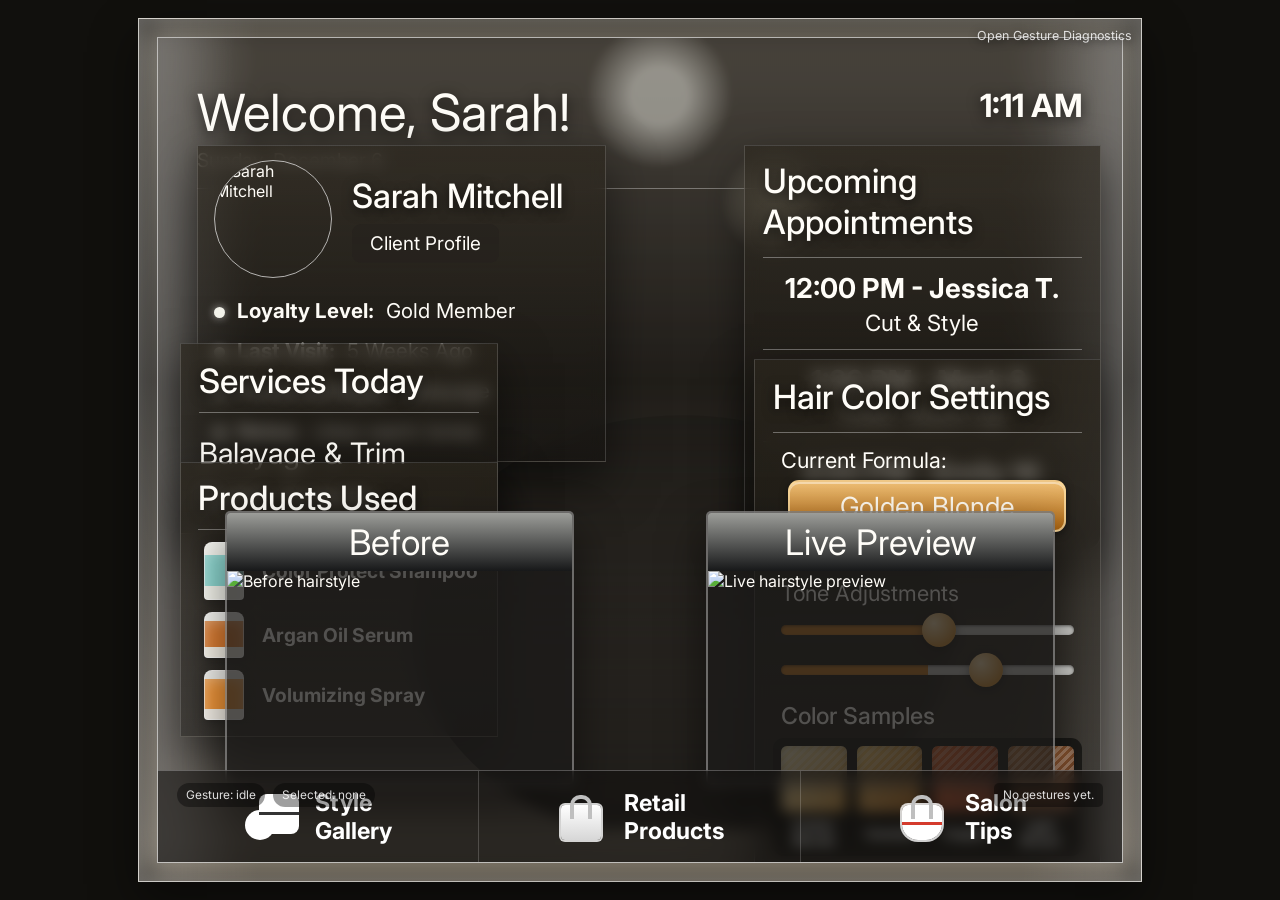
==== commit 48eec353: "Redesign smart mirror salon UI" ====
--- a/index.html
+++ b/index.html
@@ -3,63 +3,155 @@
   <head>
     <meta charset="UTF-8" />
     <meta name="viewport" content="width=device-width, initial-scale=1.0" />
-    <title>LuxeMirror Stylist Console</title>
+    <title>LuxeMirror Salon Mirror</title>
     <link rel="icon" href="data:image/svg+xml,%3Csvg xmlns='http://www.w3.org/2000/svg' viewBox='0 0 64 64'%3E%3Crect width='64' height='64' rx='14' fill='%23090b10'/%3E%3Ctext x='50%25' y='58%25' text-anchor='middle' font-size='34' font-family='Arial' fill='%2357d1ff'%3ELS%3C/text%3E%3C/svg%3E" />
     <link rel="preconnect" href="https://fonts.googleapis.com" />
     <link rel="preconnect" href="https://fonts.gstatic.com" crossorigin />
     <link
-      href="https://fonts.googleapis.com/css2?family=Manrope:wght@400;500;600;700;800&family=Space+Grotesk:wght@500;700&display=swap"
+      href="https://fonts.googleapis.com/css2?family=Inter:wght@400;500;600;700;800&display=swap"
       rel="stylesheet"
     />
     <link rel="stylesheet" href="styles.css" />
   </head>
   <body>
     <div id="app" class="mirror-app" aria-live="polite">
-      <header class="top-meta shell-panel">
-        <div>
-          <p class="brand-kicker">Luxe Strand Salon</p>
-          <h1 class="brand-title">Gesture Mirror Console</h1>
-          <p class="brand-sub">Center stays mirror-black. Use gestures around the edge UI.</p>
-        </div>
-        <div class="clock-wrap">
-          <p id="clockTime" class="clock-time">--:--</p>
-          <p id="clockDate" class="clock-date">Loading date...</p>
-        </div>
-      </header>
+      <main class="mirror-frame" aria-label="Salon smart mirror">
+        <section class="mirror-scene">
+          <div class="mirror-glass"></div>
 
-      <main class="mirror-shell">
-        <section id="topRail" class="rail rail-top" aria-label="Top components"></section>
+          <header class="welcome-panel">
+            <div class="welcome-copy">
+              <h1>Welcome, Sarah!</h1>
+              <p id="clockDate">Loading date...</p>
+            </div>
+            <div class="clock-wrap">
+              <p id="clockTime" class="clock-time">--:--</p>
+            </div>
+          </header>
 
-        <section class="center-band" aria-label="Mirror body layout">
-          <aside id="leftRail" class="rail rail-side" aria-label="Left components"></aside>
+          <section id="profilePanel" class="floating-panel profile-panel component-card" data-id="client-profile">
+            <div class="profile-head">
+              <img
+                src="https://images.unsplash.com/photo-1508214751196-bcfd4ca60f91?auto=format&fit=crop&w=320&q=80"
+                alt="Sarah Mitchell"
+              />
+              <div>
+                <h2>Sarah Mitchell</h2>
+                <span>Client Profile</span>
+              </div>
+            </div>
+            <ul class="profile-facts">
+              <li><strong>Loyalty Level:</strong> Gold Member</li>
+              <li><strong>Last Visit:</strong> 5 Weeks Ago</li>
+              <li><strong>Preferred Style:</strong> Balayage</li>
+              <li><strong>Notes:</strong> Likes warm tones</li>
+            </ul>
+          </section>
 
-          <div class="mirror-core shell-panel" aria-label="Reflection zone">
-            <div class="mirror-blank"></div>
-            <p class="mirror-label">Reflection Zone</p>
-            <p class="mirror-note">No UI overlays here while client is seated.</p>
-          </div>
+          <section id="appointmentPanel" class="floating-panel appointments-panel component-card" data-id="appointments">
+            <h2>Upcoming Appointments</h2>
+            <div class="appointment-list">
+              <article>
+                <strong>12:00 PM - Jessica T.</strong>
+                <span>Cut &amp; Style</span>
+              </article>
+              <article>
+                <strong>1:30 PM - Mark S.</strong>
+                <span>Color Touch-Up</span>
+              </article>
+              <article>
+                <strong>3:00 PM - Emily W.</strong>
+                <span>Highlights</span>
+              </article>
+            </div>
+          </section>
 
-          <aside id="rightRail" class="rail rail-side" aria-label="Right components"></aside>
+          <section id="servicesPanel" class="floating-panel services-panel component-card" data-id="services-today">
+            <h2>Services Today</h2>
+            <p class="service-name">Balayage &amp; Trim</p>
+            <p>Stylist: Amanda</p>
+          </section>
+
+          <section id="productsPanel" class="floating-panel products-panel component-card" data-id="products-used">
+            <h2>Products Used</h2>
+            <div class="product-row">
+              <span class="product-icon shampoo"></span>
+              <strong>Color Protect Shampoo</strong>
+            </div>
+            <div class="product-row">
+              <span class="product-icon serum"></span>
+              <strong>Argan Oil Serum</strong>
+            </div>
+            <div class="product-row">
+              <span class="product-icon spray"></span>
+              <strong>Volumizing Spray</strong>
+            </div>
+          </section>
+
+          <section id="formulaPanel" class="floating-panel formula-panel component-card" data-id="formula-board">
+            <h2>Hair Color Settings</h2>
+            <p class="formula-label">Current Formula:</p>
+            <button type="button" class="formula-chip">Golden Blonde</button>
+            <p class="formula-mix">7G + 8G (30 Vol)</p>
+            <p class="formula-label">Tone Adjustments</p>
+            <div class="slider-row"><span style="--value: 54%"></span></div>
+            <div class="slider-row"><span style="--value: 70%"></span></div>
+            <h3>Color Samples</h3>
+            <div class="swatches">
+              <button type="button" class="swatch blonde"><span>Golden Blonde</span></button>
+              <button type="button" class="swatch caramel"><span>Caramel</span></button>
+              <button type="button" class="swatch copper"><span>Copper</span></button>
+              <button type="button" class="swatch brown"><span>Light Brown</span></button>
+            </div>
+          </section>
+
+          <section id="previewPanel" class="preview-panels" aria-label="Before and live preview">
+            <article class="preview-card component-card" data-id="before">
+              <h2>Before</h2>
+              <img
+                src="https://images.unsplash.com/photo-1519699047748-de8e457a634e?auto=format&fit=crop&w=640&q=80"
+                alt="Before hairstyle"
+              />
+            </article>
+            <article class="preview-card component-card" data-id="live-preview">
+              <h2>Live Preview</h2>
+              <img
+                src="https://images.unsplash.com/photo-1524504388940-b1c1722653e1?auto=format&fit=crop&w=640&q=80"
+                alt="Live hairstyle preview"
+              />
+            </article>
+          </section>
+
+          <nav class="mirror-nav" aria-label="Mirror tools">
+            <button type="button" class="nav-item component-card" data-id="style-gallery">
+              <span class="nav-icon style"></span>
+              <strong>Style<br />Gallery</strong>
+            </button>
+            <button type="button" class="nav-item component-card" data-id="retail-products">
+              <span class="nav-icon retail"></span>
+              <strong>Retail<br />Products</strong>
+            </button>
+            <button type="button" class="nav-item component-card" data-id="salon-tips">
+              <span class="nav-icon tips"></span>
+              <strong>Salon<br />Tips</strong>
+            </button>
+          </nav>
+
+          <section id="detailPanel" class="detail-panel" aria-label="Selected component detail">
+            <h2 id="detailTitle">Mirror ready</h2>
+            <p id="detailHint">Raise palm to arm selection. Swipe to choose. Make a fist to open.</p>
+            <div id="detailContent" class="detail-content">
+              <p class="detail-empty">Waiting for gesture selection...</p>
+            </div>
+          </section>
+
+          <section class="gesture-footer" aria-label="Gesture feedback">
+            <div id="gestureLabel" class="gesture-label">Gesture: idle</div>
+            <div id="selectedLabel" class="selected-label">Selected: none</div>
+            <div id="gestureLog" class="gesture-log" role="log" aria-live="polite"></div>
+          </section>
         </section>
-
-        <section id="bottomRail" class="rail rail-bottom" aria-label="Bottom components"></section>
       </main>
-
-      <section id="detailPanel" class="detail-panel shell-panel" aria-label="Selected component detail">
-        <div class="detail-head">
-          <h2 id="detailTitle">No component open</h2>
-          <p id="detailHint">Raise palm to arm selection. Swipe to choose. Make a fist to open.</p>
-        </div>
-        <div id="detailContent" class="detail-content">
-          <p class="detail-empty">Waiting for gesture selection...</p>
-        </div>
-      </section>
-
-      <section class="gesture-footer shell-panel" aria-label="Gesture feedback">
-        <div id="gestureLabel" class="gesture-label">Gesture: idle</div>
-        <div id="selectedLabel" class="selected-label">Selected: none</div>
-        <div id="gestureLog" class="gesture-log" role="log" aria-live="polite"></div>
-      </section>
 
       <a class="gesture-test-link" href="gesture-test.html">Open Gesture Diagnostics</a>
     </div>
--- a/styles.css
+++ b/styles.css
@@ -1,12 +1,12 @@
 :root {
-  --bg: #07090f;
-  --bg2: #12192a;
-  --panel: rgba(20, 28, 45, 0.77);
-  --panel-border: rgba(145, 173, 224, 0.24);
-  --text: #eef4ff;
-  --muted: #9cb1d8;
-  --accent: #57d1ff;
-  --shadow: 0 22px 42px rgba(0, 0, 0, 0.38);
+  --text: #fffdf8;
+  --muted: rgba(255, 250, 240, 0.76);
+  --line: rgba(255, 255, 255, 0.34);
+  --panel: rgba(31, 27, 21, 0.55);
+  --panel-strong: rgba(16, 14, 12, 0.72);
+  --gold: #d99535;
+  --gold-light: #f4c279;
+  --shadow: 0 20px 45px rgba(0, 0, 0, 0.5);
 }
 
 * {
@@ -17,10 +17,10 @@
 body {
   margin: 0;
   width: 100%;
-  height: 100%;
-  font-family: Manrope, sans-serif;
+  min-height: 100%;
+  font-family: Inter, Arial, sans-serif;
   color: var(--text);
-  background: radial-gradient(circle at 15% 8%, #28395f 0%, var(--bg) 45%, #020307 100%);
+  background: #11100d;
 }
 
 body {
@@ -29,315 +29,656 @@
   overflow: hidden;
 }
 
+button {
+  font: inherit;
+}
+
 .mirror-app {
-  width: min(100vw, 1180px);
-  height: min(100vh, 1940px);
-  aspect-ratio: 9 / 16;
-  display: grid;
-  grid-template-rows: auto 1fr auto auto auto;
-  gap: 12px;
-  padding: 12px;
+  width: min(100vw, 1040px);
+  height: min(100vh, 1664px);
+  aspect-ratio: 10 / 16;
+  padding: 18px;
   position: relative;
 }
 
-.shell-panel {
-  border-radius: 16px;
-  border: 1px solid var(--panel-border);
-  background: linear-gradient(155deg, rgba(255, 255, 255, 0.07), rgba(255, 255, 255, 0.01)), var(--panel);
+.mirror-frame {
+  width: 100%;
+  height: 100%;
+  padding: 18px;
+  border: 1px solid rgba(255, 255, 255, 0.55);
+  background:
+    linear-gradient(90deg, rgba(255, 255, 255, 0.22), transparent 12%, transparent 88%, rgba(255, 255, 255, 0.2)),
+    linear-gradient(180deg, #726c60, #2c2923 42%, #8b8273);
+  box-shadow:
+    inset 0 0 16px rgba(255, 255, 255, 0.22),
+    inset 0 0 42px rgba(0, 0, 0, 0.72),
+    0 18px 45px rgba(0, 0, 0, 0.45);
+}
+
+.mirror-scene {
+  width: 100%;
+  height: 100%;
+  position: relative;
+  overflow: hidden;
+  border: 1px solid rgba(255, 255, 255, 0.62);
+  background:
+    linear-gradient(rgba(13, 12, 10, 0.28), rgba(13, 12, 10, 0.36)),
+    url('https://images.unsplash.com/photo-1562322140-8baeececf3df?auto=format&fit=crop&w=1200&q=82') center / cover;
+}
+
+.mirror-scene::before {
+  content: '';
+  position: absolute;
+  inset: 0;
+  background:
+    radial-gradient(circle at 52% 7%, rgba(255, 255, 245, 0.55) 0 3%, transparent 8%),
+    radial-gradient(circle at 64% 20%, rgba(255, 244, 210, 0.5), transparent 6%),
+    linear-gradient(90deg, rgba(255, 255, 255, 0.12), transparent 10%, transparent 88%, rgba(255, 255, 255, 0.14));
+  pointer-events: none;
+}
+
+.mirror-glass {
+  position: absolute;
+  inset: 0;
+  background:
+    linear-gradient(90deg, rgba(255, 255, 255, 0.14), transparent 8%, transparent 92%, rgba(255, 255, 255, 0.14)),
+    rgba(28, 23, 17, 0.18);
+  backdrop-filter: blur(2.5px) saturate(0.9);
+  -webkit-backdrop-filter: blur(2.5px) saturate(0.9);
+}
+
+.mirror-scene::after {
+  content: '';
+  position: absolute;
+  left: 18%;
+  right: 12%;
+  bottom: 4%;
+  height: 54%;
+  background:
+    linear-gradient(rgba(0, 0, 0, 0.08), rgba(0, 0, 0, 0.62)),
+    url('https://images.unsplash.com/photo-1524504388940-b1c1722653e1?auto=format&fit=crop&w=780&q=84') center top / cover;
+  clip-path: ellipse(40% 48% at 52% 55%);
+  filter: saturate(0.9);
+  opacity: 0.96;
+  pointer-events: none;
+}
+
+.welcome-panel,
+.floating-panel,
+.preview-panels,
+.mirror-nav,
+.detail-panel,
+.gesture-footer {
+  position: absolute;
+  z-index: 1;
+}
+
+.floating-panel,
+.detail-panel {
+  background: linear-gradient(180deg, rgba(44, 39, 30, 0.68), rgba(15, 14, 12, 0.47));
+  border: 1px solid rgba(255, 255, 255, 0.16);
   box-shadow: var(--shadow);
-  backdrop-filter: blur(14px);
-  -webkit-backdrop-filter: blur(14px);
-}
-
-.top-meta {
+  backdrop-filter: blur(8px);
+  -webkit-backdrop-filter: blur(8px);
+}
+
+.welcome-panel {
+  top: 5.2%;
+  left: 4%;
+  right: 4%;
+  display: flex;
+  justify-content: space-between;
+  align-items: flex-start;
+  border-bottom: 1px solid var(--line);
+  padding: 0 0 16px;
+  text-shadow: 0 3px 14px rgba(0, 0, 0, 0.65);
+}
+
+.welcome-copy h1 {
+  margin: 0;
+  font-size: clamp(2.1rem, 4.8vw, 3.2rem);
+  font-weight: 400;
+}
+
+.welcome-copy p,
+.clock-time {
+  margin: 5px 0 0;
+}
+
+.welcome-copy p {
+  color: var(--muted);
+  font-size: clamp(0.95rem, 1.9vw, 1.2rem);
+}
+
+.clock-wrap {
+  text-align: right;
+  min-width: 150px;
+}
+
+.clock-time {
+  font-size: clamp(1.45rem, 3.2vw, 2rem);
+  font-weight: 700;
+}
+
+.profile-panel {
+  top: 13%;
+  left: 4%;
+  width: 42.5%;
+  padding: 14px 16px 18px;
+  border-radius: 0;
+}
+
+.profile-head {
   display: flex;
   align-items: center;
-  justify-content: space-between;
+  gap: 20px;
+}
+
+.profile-head img {
+  width: 118px;
+  aspect-ratio: 1;
+  border-radius: 50%;
+  object-fit: cover;
+  border: 1px solid rgba(255, 255, 255, 0.65);
+}
+
+.profile-head h2,
+.appointments-panel h2,
+.services-panel h2,
+.products-panel h2,
+.formula-panel h2,
+.detail-panel h2 {
+  margin: 0;
+  font-size: clamp(1.55rem, 3vw, 2.1rem);
+  font-weight: 500;
+  text-shadow: 0 3px 12px rgba(0, 0, 0, 0.65);
+}
+
+.profile-head span {
+  display: inline-flex;
+  margin-top: 8px;
+  padding: 8px 18px;
+  border-radius: 9px;
+  background: rgba(38, 34, 30, 0.72);
+  font-size: 1.18rem;
+}
+
+.profile-facts {
+  margin: 20px 0 0;
+  padding: 0;
+  display: grid;
+  gap: 15px;
+  list-style: none;
+  font-size: clamp(1rem, 2.1vw, 1.28rem);
+}
+
+.profile-facts li {
+  display: flex;
   gap: 12px;
-  padding: 12px 16px;
-}
-
-.brand-kicker {
+  align-items: baseline;
+  min-width: 0;
+  flex-wrap: wrap;
+}
+
+.profile-facts li::before {
+  content: '';
+  width: 11px;
+  aspect-ratio: 1;
+  border-radius: 50%;
+  background: #f4f4ec;
+  box-shadow: 0 0 8px rgba(255, 255, 255, 0.55);
+}
+
+.appointments-panel {
+  top: 13%;
+  right: 2.2%;
+  width: 37%;
+  padding: 14px 18px 16px;
+  border-radius: 0 0 15px 15px;
+}
+
+.appointments-panel h2,
+.formula-panel h2 {
+  padding-bottom: 15px;
+  border-bottom: 1px solid var(--line);
+}
+
+.appointment-list article {
+  padding: 13px 8px;
+  border-bottom: 1px solid var(--line);
+  display: grid;
+  justify-items: center;
+  gap: 4px;
+}
+
+.appointment-list article:last-child {
+  border-bottom: 0;
+}
+
+.appointment-list strong {
+  font-size: clamp(1.25rem, 2.55vw, 1.72rem);
+}
+
+.appointment-list span {
+  font-size: clamp(1rem, 2.2vw, 1.4rem);
+}
+
+.services-panel {
+  top: 37%;
+  left: 2.3%;
+  width: 33%;
+  padding: 16px 18px 22px;
+}
+
+.services-panel h2,
+.products-panel h2 {
+  padding-bottom: 11px;
+  border-bottom: 1px solid var(--line);
+}
+
+.services-panel p {
+  margin: 10px 0 0;
+  font-size: clamp(1.1rem, 2.35vw, 1.55rem);
+}
+
+.services-panel .service-name {
+  margin-top: 22px;
+  font-size: clamp(1.35rem, 2.75vw, 1.85rem);
+}
+
+.products-panel {
+  top: 51.5%;
+  left: 2.3%;
+  width: 33%;
+  padding: 14px 17px 16px;
+}
+
+.product-row {
+  display: grid;
+  grid-template-columns: 52px 1fr;
+  gap: 12px;
+  align-items: center;
+  margin-top: 12px;
+  font-size: clamp(0.95rem, 2vw, 1.2rem);
+}
+
+.product-icon {
+  width: 40px;
+  height: 58px;
+  justify-self: center;
+  border-radius: 8px 8px 4px 4px;
+  background: linear-gradient(#f8f8f0 0 22%, #8ed9d2 22% 76%, #f7f7ef 76%);
+  border: 1px solid rgba(255, 255, 255, 0.75);
+  box-shadow: inset 0 9px 13px rgba(255, 255, 255, 0.34), 0 4px 12px rgba(0, 0, 0, 0.25);
+}
+
+.product-icon.serum {
+  height: 46px;
+  background: linear-gradient(#f7f7f0 0 18%, #dc7d32 18% 78%, #f9f5ea 78%);
+}
+
+.product-icon.spray {
+  height: 50px;
+  background: linear-gradient(#efeee8 0 16%, #f09538 16% 80%, #f6f1e8 80%);
+}
+
+.formula-panel {
+  top: 39%;
+  right: 2.2%;
+  width: 36%;
+  padding: 16px 18px 18px;
+}
+
+.formula-label,
+.formula-mix {
+  margin: 14px 8px 7px;
+  font-size: clamp(1rem, 2.2vw, 1.35rem);
+}
+
+.formula-chip {
+  width: 90%;
+  margin-left: 5%;
+  min-height: 52px;
+  border: 2px solid rgba(255, 224, 164, 0.8);
+  border-radius: 11px;
+  color: #fffaf0;
+  background: linear-gradient(#efbf75, #ae650f);
+  box-shadow: inset 0 2px 0 rgba(255, 255, 255, 0.42), 0 2px 8px rgba(0, 0, 0, 0.45);
+  font-size: clamp(1.25rem, 2.45vw, 1.65rem);
+  cursor: pointer;
+}
+
+.formula-mix {
+  text-align: center;
+  margin-top: 8px;
+}
+
+.slider-row {
+  height: 32px;
+  margin: 8px 8px;
+  position: relative;
+}
+
+.slider-row::before {
+  content: '';
+  position: absolute;
+  top: 11px;
+  left: 0;
+  right: 0;
+  height: 10px;
+  border-radius: 999px;
+  background: linear-gradient(90deg, #c87b25 0 var(--value, 50%), #c9c9c5 var(--value, 50%));
+  box-shadow: inset 0 1px 3px rgba(0, 0, 0, 0.5);
+}
+
+.slider-row span {
+  position: absolute;
+  top: -1px;
+  left: var(--value);
+  width: 34px;
+  aspect-ratio: 1;
+  border-radius: 50%;
+  background: radial-gradient(circle at 35% 30%, #ffe6b9, #d7953b 72%);
+  box-shadow: 0 3px 11px rgba(0, 0, 0, 0.45);
+  transform: translateX(-50%);
+}
+
+.formula-panel h3 {
+  margin: 16px 8px 8px;
+  font-size: clamp(1.05rem, 2.3vw, 1.45rem);
+  font-weight: 500;
+}
+
+.swatches {
+  display: grid;
+  grid-template-columns: repeat(4, 1fr);
+  gap: 10px;
+  padding: 8px;
+  border-radius: 11px;
+  background: rgba(13, 12, 11, 0.68);
+}
+
+.swatch {
+  display: grid;
+  gap: 6px;
+  min-width: 0;
+  border: 0;
+  padding: 0;
+  color: #fff;
+  background: transparent;
+  cursor: pointer;
+}
+
+.swatch::before {
+  content: '';
+  aspect-ratio: 1;
+  border-radius: 6px;
+  background:
+    repeating-linear-gradient(135deg, rgba(255, 255, 255, 0.25) 0 3px, transparent 3px 6px),
+    var(--swatch);
+  box-shadow: inset 0 0 9px rgba(0, 0, 0, 0.25);
+}
+
+.swatch span {
+  overflow-wrap: anywhere;
+  font-size: clamp(0.64rem, 1.35vw, 0.78rem);
+  font-weight: 700;
+}
+
+.swatch.blonde {
+  --swatch: linear-gradient(135deg, #fff2bf, #d59535);
+}
+
+.swatch.caramel {
+  --swatch: linear-gradient(135deg, #ffd579, #b86612);
+}
+
+.swatch.copper {
+  --swatch: linear-gradient(135deg, #e7672d, #8d3219);
+}
+
+.swatch.brown {
+  --swatch: linear-gradient(135deg, #b77843, #5b321e);
+}
+
+.preview-panels {
+  left: 7%;
+  right: 7%;
+  bottom: 9.3%;
+  display: grid;
+  grid-template-columns: repeat(2, minmax(0, 1fr));
+  gap: 16%;
+  align-items: end;
+}
+
+.preview-card {
+  overflow: hidden;
+  border: 2px solid rgba(255, 255, 255, 0.35);
+  border-radius: 5px;
+  background: rgba(28, 27, 25, 0.76);
+  box-shadow: var(--shadow);
+}
+
+.preview-card h2 {
   margin: 0;
-  letter-spacing: 0.09em;
-  text-transform: uppercase;
-  color: var(--accent);
-  font-size: 0.78rem;
-}
-
-.brand-title {
-  margin: 2px 0 5px;
-  font-family: 'Space Grotesk', sans-serif;
-  font-size: clamp(1.1rem, 2vw, 1.65rem);
-}
-
-.brand-sub {
-  margin: 0;
-  color: var(--muted);
-  font-size: 0.9rem;
-}
-
-.clock-wrap {
-  text-align: right;
-  min-width: 130px;
-}
-
-.clock-time {
-  margin: 0;
-  font-size: 1.9rem;
-  font-weight: 800;
-}
-
-.clock-date {
-  margin: 0;
-  color: var(--muted);
-  font-size: 0.86rem;
-}
-
-.mirror-shell {
-  display: grid;
-  grid-template-rows: auto 1fr auto;
-  gap: 12px;
-  min-height: 0;
-}
-
-.center-band {
-  display: grid;
-  grid-template-columns: 1fr 1.3fr 1fr;
-  gap: 12px;
-  min-height: 0;
-}
-
-.rail {
-  display: grid;
-  gap: 10px;
-}
-
-.rail-top,
-.rail-bottom {
-  grid-template-columns: repeat(2, minmax(0, 1fr));
-}
-
-.rail-side {
-  grid-auto-rows: 1fr;
-}
-
-.component-card {
-  border: 1px solid rgba(255, 255, 255, 0.14);
-  border-radius: 14px;
-  padding: 12px;
-  background: linear-gradient(145deg, rgba(10, 15, 24, 0.88), rgba(12, 20, 32, 0.68));
+  min-height: 58px;
+  display: grid;
+  place-items: center;
+  background: linear-gradient(#9c9d99, #171819);
+  font-size: clamp(1.6rem, 3.1vw, 2.2rem);
+  font-weight: 400;
+}
+
+.preview-card img {
+  display: block;
+  width: 100%;
+  aspect-ratio: 1.62;
+  object-fit: cover;
+}
+
+.mirror-nav {
+  left: 0;
+  right: 0;
+  bottom: 0;
+  min-height: 92px;
+  display: grid;
+  grid-template-columns: repeat(3, 1fr);
+  background: rgba(19, 18, 16, 0.58);
+  border-top: 1px solid rgba(255, 255, 255, 0.26);
+  backdrop-filter: blur(7px);
+  -webkit-backdrop-filter: blur(7px);
+}
+
+.nav-item {
+  display: flex;
+  align-items: center;
+  justify-content: center;
+  gap: 16px;
+  min-width: 0;
+  border: 0;
+  border-right: 1px solid rgba(255, 255, 255, 0.18);
+  color: white;
+  background: transparent;
+  cursor: pointer;
+  font-size: clamp(1.05rem, 2.35vw, 1.45rem);
+  text-align: left;
+}
+
+.nav-item:last-child {
+  border-right: 0;
+}
+
+.nav-icon {
   position: relative;
-  transition: transform 220ms ease, border-color 220ms ease, box-shadow 220ms ease;
-  cursor: pointer;
-}
-
-.component-card::after {
+  flex: 0 0 54px;
+  width: 54px;
+  height: 54px;
+}
+
+.nav-icon.style::before,
+.nav-icon.style::after {
   content: '';
   position: absolute;
-  inset: auto 10px 8px;
-  height: 3px;
-  border-radius: 999px;
-  background: var(--component-accent, var(--accent));
-  opacity: 0.55;
-}
-
-.component-card h3 {
-  margin: 4px 0 6px;
-  font-size: 1.02rem;
-}
-
-.component-kicker {
-  margin: 0;
-  color: var(--muted);
-  font-weight: 700;
-  letter-spacing: 0.09em;
-  font-size: 0.7rem;
-}
-
-.component-summary {
-  margin: 0;
-  color: #d4e0f6;
-  font-size: 0.88rem;
-}
-
-.component-card.is-selected {
-  border-color: var(--component-accent, var(--accent));
-  box-shadow: 0 0 0 2px color-mix(in srgb, var(--component-accent, var(--accent)) 60%, transparent),
-    0 0 24px color-mix(in srgb, var(--component-accent, var(--accent)) 30%, transparent);
-  transform: translateY(-2px) scale(1.01);
-}
-
-.component-card.is-open {
-  border-color: color-mix(in srgb, var(--component-accent, var(--accent)) 85%, white);
-  background: linear-gradient(145deg, rgba(13, 22, 36, 0.98), rgba(15, 28, 45, 0.82));
-}
-
-.mirror-core {
-  display: grid;
-  place-items: center;
-  border-radius: 20px;
-  padding: 12px;
-  position: relative;
-  overflow: hidden;
-}
-
-.mirror-blank {
-  width: 100%;
-  height: 100%;
-  border-radius: 14px;
-  background: #000;
-  border: 1px solid rgba(255, 255, 255, 0.09);
-}
-
-.mirror-label,
-.mirror-note {
-  position: absolute;
-  margin: 0;
-  pointer-events: none;
-}
-
-.mirror-label {
-  top: 18px;
-  left: 18px;
-  font-size: 0.78rem;
-  letter-spacing: 0.08em;
-  text-transform: uppercase;
-  color: #b6c8e8;
-}
-
-.mirror-note {
-  bottom: 16px;
+  border-radius: 50%;
+  background: #fff;
+}
+
+.nav-icon.style::before {
+  left: 0;
+  top: 20px;
+  width: 30px;
+  height: 30px;
+}
+
+.nav-icon.style::after {
+  right: 0;
+  top: 4px;
+  width: 40px;
+  height: 40px;
+  border-radius: 8px;
+  background: linear-gradient(#fff 0 44%, #343434 44% 52%, #fff 52%);
+}
+
+.nav-icon.retail::before,
+.nav-icon.tips::before {
+  content: '';
+  position: absolute;
+  inset: 15px 7px 4px;
+  border-radius: 4px;
+  background: linear-gradient(#ffffff, #d7d7d7);
+  box-shadow: 0 0 0 2px rgba(255, 255, 255, 0.8);
+}
+
+.nav-icon.retail::after,
+.nav-icon.tips::after {
+  content: '';
+  position: absolute;
   left: 16px;
   right: 16px;
-  color: #95a8cd;
+  top: 5px;
+  height: 20px;
+  border: 4px solid #bfbfbf;
+  border-bottom: 0;
+  border-radius: 10px 10px 0 0;
+}
+
+.nav-icon.tips::before {
+  background: linear-gradient(#fff 0 48%, #d43b2d 48% 58%, #fff 58%);
+  border-radius: 6px 6px 16px 16px;
+}
+
+.detail-panel {
+  left: 36.5%;
+  right: 36.5%;
+  bottom: 29%;
+  min-height: 86px;
+  padding: 12px;
+  opacity: 0;
+  transform: translateY(8px);
+  pointer-events: none;
+  transition: opacity 180ms ease, transform 180ms ease;
+}
+
+.detail-panel.has-content {
+  opacity: 1;
+  transform: translateY(0);
+}
+
+.detail-panel h2 {
+  font-size: 1rem;
+}
+
+.detail-panel p,
+.detail-menu,
+.detail-facts {
+  margin: 6px 0 0;
+  color: var(--muted);
   font-size: 0.82rem;
 }
 
-.detail-panel {
-  padding: 12px 14px;
-  display: grid;
-  gap: 8px;
-  min-height: 190px;
-}
-
-.detail-head h2 {
-  margin: 0 0 2px;
-  font-size: 1.04rem;
-}
-
-.detail-head p {
+.detail-menu {
+  padding-left: 18px;
+}
+
+.detail-facts {
+  display: grid;
+  gap: 4px;
+}
+
+.detail-facts div {
+  display: flex;
+  justify-content: space-between;
+  gap: 10px;
+}
+
+.detail-facts dt,
+.detail-facts dd {
   margin: 0;
-  color: var(--muted);
-  font-size: 0.88rem;
-}
-
-.detail-content {
-  min-height: 96px;
-}
-
-.detail-empty {
-  margin: 4px 0 0;
-  color: var(--muted);
-}
-
-.detail-menu {
-  margin: 0;
-  padding-left: 18px;
-  display: grid;
-  gap: 4px;
-}
-
-.detail-menu li {
-  font-size: 0.94rem;
-}
-
-.detail-facts {
-  display: grid;
-  grid-template-columns: repeat(2, minmax(0, 1fr));
-  gap: 8px;
-  margin: 0;
-}
-
-.detail-facts div {
-  border: 1px solid rgba(255, 255, 255, 0.14);
-  border-radius: 10px;
-  padding: 8px;
-  background: rgba(7, 11, 19, 0.72);
-}
-
-.detail-facts dt {
-  color: var(--muted);
-  font-size: 0.76rem;
-  text-transform: uppercase;
-  letter-spacing: 0.08em;
-}
-
-.detail-facts dd {
-  margin: 3px 0 0;
-  font-weight: 700;
-  font-size: 0.9rem;
-}
-
-.detail-gallery {
-  display: grid;
-  grid-template-columns: repeat(3, minmax(0, 1fr));
-  gap: 8px;
-}
-
-.detail-gallery img {
-  width: 100%;
-  height: 116px;
-  object-fit: cover;
-  border-radius: 10px;
-  border: 1px solid rgba(255, 255, 255, 0.12);
 }
 
 .gesture-footer {
-  padding: 10px 12px;
+  left: 2%;
+  right: 2%;
+  bottom: 6.7%;
   display: grid;
   grid-template-columns: auto auto 1fr;
   gap: 8px;
   align-items: start;
+  pointer-events: none;
 }
 
 .gesture-label,
-.selected-label {
-  border: 1px solid rgba(255, 255, 255, 0.14);
-  border-radius: 999px;
-  padding: 6px 10px;
-  font-size: 0.84rem;
-  background: rgba(6, 10, 17, 0.66);
-  white-space: nowrap;
-}
-
-.gesture-log {
-  min-height: 50px;
-  display: grid;
-  gap: 3px;
-  align-content: start;
-}
-
+.selected-label,
 .log-entry,
 .log-empty {
   margin: 0;
-  font-size: 0.84rem;
-  color: #cedbf7;
-}
-
+  padding: 5px 9px;
+  border-radius: 999px;
+  color: rgba(255, 255, 255, 0.86);
+  background: rgba(0, 0, 0, 0.38);
+  font-size: 0.74rem;
+}
+
+.gesture-log {
+  display: flex;
+  gap: 5px;
+  justify-content: flex-end;
+  flex-wrap: wrap;
+}
+
+.log-entry,
 .log-empty {
-  color: var(--muted);
+  border-radius: 5px;
+  max-width: 210px;
+}
+
+.component-card {
+  outline: none;
+  transition: border-color 180ms ease, box-shadow 180ms ease, transform 180ms ease;
+}
+
+.component-card.is-selected {
+  border-color: rgba(255, 217, 142, 0.95);
+  box-shadow: 0 0 0 2px rgba(237, 169, 65, 0.65), 0 0 28px rgba(237, 169, 65, 0.45);
+  transform: translateY(-2px);
+}
+
+.component-card.is-open {
+  box-shadow: 0 0 0 2px rgba(255, 245, 220, 0.6), 0 0 38px rgba(255, 205, 126, 0.42);
 }
 
 .gesture-test-link {
-  justify-self: end;
-  font-size: 0.82rem;
-  color: #d1ebff;
+  position: absolute;
+  right: 28px;
+  top: 28px;
+  z-index: 3;
+  color: rgba(255, 255, 255, 0.82);
+  font-size: 0.78rem;
   text-decoration: none;
-  opacity: 0.9;
-}
-
-@media (max-width: 1024px) {
+  text-shadow: 0 2px 8px rgba(0, 0, 0, 0.7);
+}
+
+@media (max-width: 760px) {
   body {
     overflow: auto;
   }
@@ -347,29 +688,100 @@
     height: auto;
     min-height: 100vh;
     aspect-ratio: auto;
-  }
-
-  .center-band {
+    padding: 8px;
+  }
+
+  .mirror-frame,
+  .mirror-scene {
+    height: auto;
+    min-height: 100vh;
+  }
+
+  .mirror-frame {
+    padding: 9px;
+  }
+
+  .mirror-scene {
+    display: grid;
+    gap: 12px;
+    padding: 20px 14px 118px;
+  }
+
+  .mirror-scene::after {
+    display: none;
+  }
+
+  .welcome-panel,
+  .floating-panel,
+  .preview-panels,
+  .mirror-nav,
+  .detail-panel,
+  .gesture-footer {
+    position: relative;
+    inset: auto;
+    width: auto;
+    z-index: 1;
+  }
+
+  .welcome-panel,
+  .profile-panel,
+  .appointments-panel,
+  .services-panel,
+  .products-panel,
+  .formula-panel,
+  .detail-panel {
+    border-radius: 8px;
+  }
+
+  .welcome-panel {
+    display: grid;
+    gap: 4px;
+  }
+
+  .clock-wrap {
+    text-align: left;
+  }
+
+  .profile-head img {
+    width: 82px;
+  }
+
+  .preview-panels {
     grid-template-columns: 1fr;
-  }
-
-  .rail-top,
-  .rail-bottom,
-  .rail-side {
-    grid-template-columns: 1fr;
-    grid-auto-rows: auto;
-  }
-
-  .mirror-core {
-    min-height: 42vh;
-  }
-
-  .detail-facts,
-  .detail-gallery {
-    grid-template-columns: 1fr;
+    gap: 12px;
+  }
+
+  .mirror-nav {
+    position: fixed;
+    left: 8px;
+    right: 8px;
+    bottom: 8px;
+    border-radius: 8px;
+    min-height: 76px;
+    overflow: hidden;
+  }
+
+  .nav-item {
+    gap: 8px;
+    font-size: 0.86rem;
+  }
+
+  .nav-icon {
+    transform: scale(0.74);
+    flex-basis: 42px;
+  }
+
+  .detail-panel {
+    opacity: 1;
+    transform: none;
+    pointer-events: auto;
   }
 
   .gesture-footer {
     grid-template-columns: 1fr;
   }
-}
+
+  .gesture-log {
+    justify-content: start;
+  }
+}
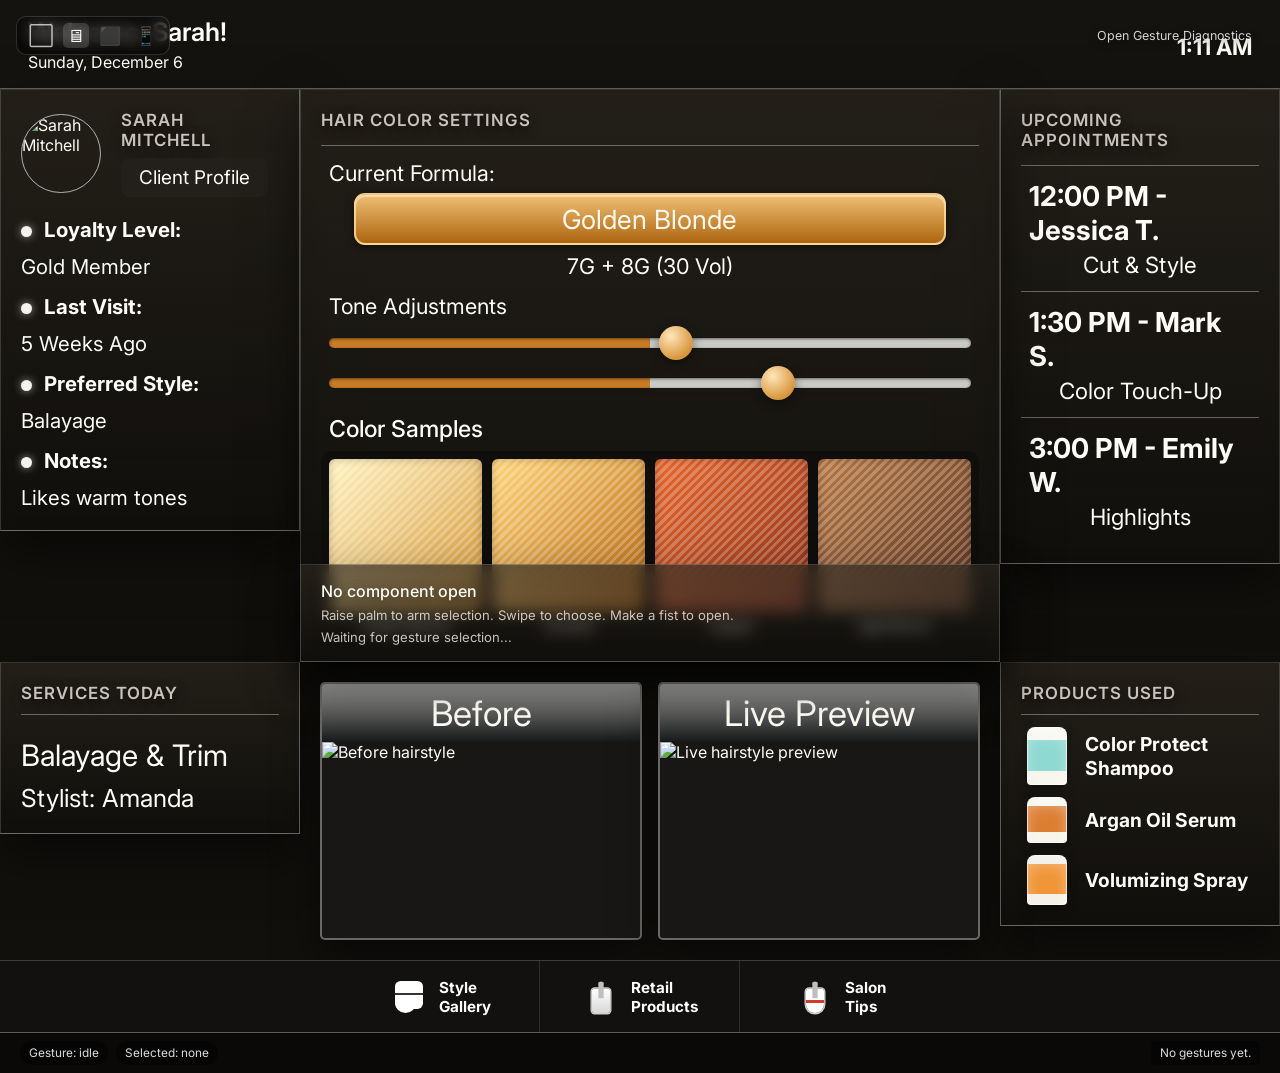
==== commit e44a2000: "Add responsive multi-layout support for mirror, desktop, tablet, and phone Introduces a data-layout " ====
--- a/index.html
+++ b/index.html
@@ -14,7 +14,7 @@
     <link rel="stylesheet" href="styles.css" />
   </head>
   <body>
-    <div id="app" class="mirror-app" aria-live="polite">
+    <div id="app" class="mirror-app" data-layout="mirror" aria-live="polite">
       <main class="mirror-frame" aria-label="Salon smart mirror">
         <section class="mirror-scene">
           <div class="mirror-glass"></div>
@@ -154,6 +154,13 @@
       </main>
 
       <a class="gesture-test-link" href="gesture-test.html">Open Gesture Diagnostics</a>
+
+      <div class="layout-switcher" aria-label="Switch layout">
+        <button class="ls-btn" data-target="mirror" title="Mirror view">⬜</button>
+        <button class="ls-btn" data-target="desktop" title="Desktop view">🖥</button>
+        <button class="ls-btn" data-target="tablet" title="Tablet view">⬛</button>
+        <button class="ls-btn" data-target="phone" title="Phone view">📱</button>
+      </div>
     </div>
 
     <script src="app.js"></script>
--- a/styles.css
+++ b/styles.css
@@ -16,32 +16,103 @@
 html,
 body {
   margin: 0;
-  width: 100%;
-  min-height: 100%;
   font-family: Inter, Arial, sans-serif;
   color: var(--text);
   background: #11100d;
 }
 
-body {
+button {
+  font: inherit;
+}
+
+/* ── Base / shared ─────────────────────────────────────────────────────────── */
+
+.mirror-app {
+  width: 100%;
+  min-height: 100vh;
+  position: relative;
+}
+
+.floating-panel,
+.detail-panel {
+  background: linear-gradient(180deg, rgba(44, 39, 30, 0.68), rgba(15, 14, 12, 0.47));
+  border: 1px solid rgba(255, 255, 255, 0.16);
+  box-shadow: var(--shadow);
+  backdrop-filter: blur(8px);
+  -webkit-backdrop-filter: blur(8px);
+}
+
+.component-card {
+  outline: none;
+  transition: border-color 180ms ease, box-shadow 180ms ease, transform 180ms ease;
+}
+
+.component-card.is-selected {
+  border-color: rgba(255, 217, 142, 0.95);
+  box-shadow: 0 0 0 2px rgba(237, 169, 65, 0.65), 0 0 28px rgba(237, 169, 65, 0.45);
+  transform: translateY(-2px);
+}
+
+.component-card.is-open {
+  box-shadow: 0 0 0 2px rgba(255, 245, 220, 0.6), 0 0 38px rgba(255, 205, 126, 0.42);
+}
+
+/* ── Layout Switcher (shared) ─────────────────────────────────────────────── */
+
+.layout-switcher {
+  position: fixed;
+  top: 16px;
+  left: 16px;
+  z-index: 100;
+  display: flex;
+  gap: 6px;
+  background: rgba(0, 0, 0, 0.55);
+  border: 1px solid rgba(255, 255, 255, 0.15);
+  border-radius: 10px;
+  padding: 6px 8px;
+  backdrop-filter: blur(8px);
+}
+
+.ls-btn {
+  border: none;
+  background: transparent;
+  color: rgba(255, 255, 255, 0.7);
+  font-size: 1.1rem;
+  cursor: pointer;
+  padding: 2px 4px;
+  border-radius: 5px;
+  transition: background 150ms;
+}
+
+.ls-btn:hover,
+.ls-btn.active {
+  background: rgba(255, 255, 255, 0.15);
+  color: #fff;
+}
+
+/* ── MIRROR LAYOUT ──────────────────────────────────────────────────────────
+   Portrait, h/w ratio ≥ 1.4, width ≥ 800 px — 55" smart mirror aesthetic.
+   Content on left/right edges, center completely clear.
+   ─────────────────────────────────────────────────────────────────────────── */
+
+[data-layout="mirror"] .layout-switcher {
+  display: none;
+}
+
+[data-layout="mirror"] body {
   display: grid;
   place-items: center;
   overflow: hidden;
 }
 
-button {
-  font: inherit;
-}
-
-.mirror-app {
+[data-layout="mirror"] .mirror-app {
   width: min(100vw, 1040px);
   height: min(100vh, 1664px);
   aspect-ratio: 10 / 16;
   padding: 18px;
-  position: relative;
-}
-
-.mirror-frame {
+}
+
+[data-layout="mirror"] .mirror-frame {
   width: 100%;
   height: 100%;
   padding: 18px;
@@ -55,7 +126,7 @@
     0 18px 45px rgba(0, 0, 0, 0.45);
 }
 
-.mirror-scene {
+[data-layout="mirror"] .mirror-scene {
   width: 100%;
   height: 100%;
   position: relative;
@@ -66,7 +137,7 @@
     url('https://images.unsplash.com/photo-1562322140-8baeececf3df?auto=format&fit=crop&w=1200&q=82') center / cover;
 }
 
-.mirror-scene::before {
+[data-layout="mirror"] .mirror-scene::before {
   content: '';
   position: absolute;
   inset: 0;
@@ -75,19 +146,10 @@
     radial-gradient(circle at 64% 20%, rgba(255, 244, 210, 0.5), transparent 6%),
     linear-gradient(90deg, rgba(255, 255, 255, 0.12), transparent 10%, transparent 88%, rgba(255, 255, 255, 0.14));
   pointer-events: none;
-}
-
-.mirror-glass {
-  position: absolute;
-  inset: 0;
-  background:
-    linear-gradient(90deg, rgba(255, 255, 255, 0.14), transparent 8%, transparent 92%, rgba(255, 255, 255, 0.14)),
-    rgba(28, 23, 17, 0.18);
-  backdrop-filter: blur(2.5px) saturate(0.9);
-  -webkit-backdrop-filter: blur(2.5px) saturate(0.9);
-}
-
-.mirror-scene::after {
+  z-index: 0;
+}
+
+[data-layout="mirror"] .mirror-scene::after {
   content: '';
   position: absolute;
   left: 18%;
@@ -101,28 +163,31 @@
   filter: saturate(0.9);
   opacity: 0.96;
   pointer-events: none;
-}
-
-.welcome-panel,
-.floating-panel,
-.preview-panels,
-.mirror-nav,
-.detail-panel,
-.gesture-footer {
+  z-index: 0;
+}
+
+[data-layout="mirror"] .mirror-glass {
+  position: absolute;
+  inset: 0;
+  background:
+    linear-gradient(90deg, rgba(255, 255, 255, 0.14), transparent 8%, transparent 92%, rgba(255, 255, 255, 0.14)),
+    rgba(28, 23, 17, 0.18);
+  backdrop-filter: blur(2.5px) saturate(0.9);
+  -webkit-backdrop-filter: blur(2.5px) saturate(0.9);
+  z-index: 0;
+}
+
+[data-layout="mirror"] .welcome-panel,
+[data-layout="mirror"] .floating-panel,
+[data-layout="mirror"] .preview-panels,
+[data-layout="mirror"] .mirror-nav,
+[data-layout="mirror"] .detail-panel,
+[data-layout="mirror"] .gesture-footer {
   position: absolute;
   z-index: 1;
 }
 
-.floating-panel,
-.detail-panel {
-  background: linear-gradient(180deg, rgba(44, 39, 30, 0.68), rgba(15, 14, 12, 0.47));
-  border: 1px solid rgba(255, 255, 255, 0.16);
-  box-shadow: var(--shadow);
-  backdrop-filter: blur(8px);
-  -webkit-backdrop-filter: blur(8px);
-}
-
-.welcome-panel {
+[data-layout="mirror"] .welcome-panel {
   top: 5.2%;
   left: 4%;
   right: 4%;
@@ -134,38 +199,721 @@
   text-shadow: 0 3px 14px rgba(0, 0, 0, 0.65);
 }
 
-.welcome-copy h1 {
+[data-layout="mirror"] .profile-panel {
+  top: 13%;
+  left: 3%;
+  width: 30%;
+  padding: 14px 16px 18px;
+}
+
+[data-layout="mirror"] .appointments-panel {
+  top: 13%;
+  right: 2%;
+  width: 32%;
+  padding: 14px 18px 16px;
+  border-radius: 0 0 15px 15px;
+}
+
+[data-layout="mirror"] .services-panel {
+  top: 38%;
+  left: 2%;
+  width: 30%;
+  padding: 16px 18px 22px;
+}
+
+[data-layout="mirror"] .products-panel {
+  top: 53%;
+  left: 2%;
+  width: 30%;
+  padding: 14px 17px 16px;
+}
+
+[data-layout="mirror"] .formula-panel {
+  top: 39%;
+  right: 2%;
+  width: 32%;
+  padding: 16px 18px 18px;
+}
+
+[data-layout="mirror"] .preview-panels {
+  left: 5%;
+  right: 5%;
+  bottom: 9.5%;
+  display: grid;
+  grid-template-columns: repeat(2, minmax(0, 1fr));
+  gap: 40%;
+  align-items: end;
+}
+
+[data-layout="mirror"] .mirror-nav {
+  left: 0;
+  right: 0;
+  bottom: 0;
+  min-height: 92px;
+  display: grid;
+  grid-template-columns: repeat(3, 1fr);
+  background: rgba(19, 18, 16, 0.58);
+  border-top: 1px solid rgba(255, 255, 255, 0.26);
+  backdrop-filter: blur(7px);
+  -webkit-backdrop-filter: blur(7px);
+}
+
+[data-layout="mirror"] .detail-panel {
+  left: 34%;
+  right: 34%;
+  bottom: 29%;
+  min-height: 86px;
+  padding: 12px;
+  opacity: 0;
+  transform: translateY(8px);
+  pointer-events: none;
+  transition: opacity 180ms ease, transform 180ms ease;
+}
+
+[data-layout="mirror"] .detail-panel.has-content {
+  opacity: 1;
+  transform: translateY(0);
+}
+
+[data-layout="mirror"] .gesture-footer {
+  left: 2%;
+  right: 2%;
+  bottom: 6.7%;
+  display: grid;
+  grid-template-columns: auto auto 1fr;
+  gap: 8px;
+  align-items: start;
+  pointer-events: none;
+}
+
+/* Mirror typography — large, readable at distance */
+[data-layout="mirror"] .welcome-copy h1 {
   margin: 0;
   font-size: clamp(2.1rem, 4.8vw, 3.2rem);
   font-weight: 400;
 }
 
+[data-layout="mirror"] .welcome-copy p {
+  color: var(--muted);
+  font-size: clamp(0.95rem, 1.9vw, 1.2rem);
+  margin: 5px 0 0;
+}
+
+[data-layout="mirror"] .clock-time {
+  font-size: clamp(1.45rem, 3.2vw, 2rem);
+  font-weight: 700;
+}
+
+[data-layout="mirror"] .profile-head h2,
+[data-layout="mirror"] .appointments-panel h2,
+[data-layout="mirror"] .services-panel h2,
+[data-layout="mirror"] .products-panel h2,
+[data-layout="mirror"] .formula-panel h2 {
+  font-size: clamp(1.35rem, 2.8vw, 2rem);
+  font-weight: 500;
+  text-shadow: 0 3px 12px rgba(0, 0, 0, 0.65);
+}
+
+[data-layout="mirror"] .appointment-list strong {
+  font-size: clamp(1.1rem, 2.2vw, 1.5rem);
+}
+
+[data-layout="mirror"] .appointment-list span {
+  font-size: clamp(0.9rem, 1.9vw, 1.2rem);
+}
+
+[data-layout="mirror"] .profile-facts {
+  font-size: clamp(0.9rem, 1.9vw, 1.15rem);
+}
+
+[data-layout="mirror"] .nav-item {
+  font-size: clamp(1.05rem, 2.35vw, 1.45rem);
+}
+
+/* ── DESKTOP LAYOUT ─────────────────────────────────────────────────────────
+   width ≥ 1280 px, landscape — 3-column stylist dashboard.
+   ─────────────────────────────────────────────────────────────────────────── */
+
+[data-layout="desktop"] .mirror-frame {
+  background: transparent !important;
+  border: none !important;
+  box-shadow: none !important;
+  padding: 0 !important;
+  width: 100%;
+  height: 100%;
+  display: block;
+}
+
+[data-layout="desktop"] .mirror-glass {
+  display: none;
+}
+
+[data-layout="desktop"] .mirror-scene {
+  position: static !important;
+  overflow: visible !important;
+  background: #11100d !important;
+  border: none !important;
+  width: 100%;
+  min-height: 100vh;
+  display: grid;
+  grid-template-columns: 300px 1fr 280px;
+  grid-template-rows: auto 1fr auto auto;
+  align-items: start;
+}
+
+[data-layout="desktop"] .mirror-scene::before,
+[data-layout="desktop"] .mirror-scene::after {
+  display: none;
+}
+
+[data-layout="desktop"] .welcome-panel,
+[data-layout="desktop"] .floating-panel,
+[data-layout="desktop"] .preview-panels,
+[data-layout="desktop"] .mirror-nav,
+[data-layout="desktop"] .detail-panel,
+[data-layout="desktop"] .gesture-footer {
+  position: static;
+  inset: auto;
+  width: auto;
+  z-index: 1;
+}
+
+[data-layout="desktop"] .welcome-panel {
+  grid-column: 1 / -1;
+  display: flex;
+  justify-content: space-between;
+  align-items: center;
+  padding: 16px 28px;
+  background: rgba(22, 20, 17, 0.98);
+  border-bottom: 1px solid var(--line);
+}
+
+[data-layout="desktop"] .profile-panel {
+  grid-column: 1;
+  grid-row: 2;
+  padding: 20px;
+  border-right: 1px solid var(--line);
+  border-bottom: 1px solid var(--line);
+  border-radius: 0;
+  align-self: start;
+}
+
+[data-layout="desktop"] .appointments-panel {
+  grid-column: 3;
+  grid-row: 2;
+  padding: 20px;
+  border-left: 1px solid var(--line);
+  border-bottom: 1px solid var(--line);
+  border-radius: 0;
+  position: static;
+  width: auto;
+  align-self: start;
+}
+
+[data-layout="desktop"] .formula-panel {
+  grid-column: 2;
+  grid-row: 2;
+  padding: 20px;
+  border-bottom: 1px solid var(--line);
+  position: static;
+  width: auto;
+  align-self: start;
+}
+
+[data-layout="desktop"] .services-panel {
+  grid-column: 1;
+  grid-row: 3;
+  padding: 20px;
+  border-right: 1px solid var(--line);
+  border-bottom: 1px solid var(--line);
+  border-radius: 0;
+  position: static;
+  width: auto;
+}
+
+[data-layout="desktop"] .products-panel {
+  grid-column: 3;
+  grid-row: 3;
+  padding: 20px;
+  border-left: 1px solid var(--line);
+  border-bottom: 1px solid var(--line);
+  border-radius: 0;
+  position: static;
+  width: auto;
+}
+
+[data-layout="desktop"] .preview-panels {
+  grid-column: 2;
+  grid-row: 3;
+  display: grid;
+  grid-template-columns: repeat(2, 1fr);
+  gap: 16px;
+  padding: 20px;
+  align-items: start;
+  position: static;
+}
+
+[data-layout="desktop"] .mirror-nav {
+  grid-column: 1 / -1;
+  grid-row: 4;
+  position: static;
+  display: flex;
+  justify-content: center;
+  gap: 0;
+  min-height: 72px;
+  background: rgba(19, 18, 16, 0.95);
+  border-top: 1px solid rgba(255, 255, 255, 0.18);
+}
+
+[data-layout="desktop"] .detail-panel {
+  grid-column: 2;
+  grid-row: 2;
+  opacity: 1;
+  transform: none;
+  pointer-events: auto;
+  padding: 16px 20px;
+  margin-top: auto;
+}
+
+[data-layout="desktop"] .gesture-footer {
+  grid-column: 1 / -1;
+  display: grid;
+  grid-template-columns: auto auto 1fr;
+  gap: 8px;
+  padding: 8px 20px;
+  background: rgba(10, 9, 8, 0.85);
+  border-top: 1px solid var(--line);
+}
+
+[data-layout="desktop"] .profile-head img {
+  width: 80px;
+}
+
+[data-layout="desktop"] .welcome-copy h1 {
+  font-size: 1.6rem;
+  font-weight: 600;
+  margin: 0;
+}
+
+[data-layout="desktop"] .clock-time {
+  font-size: 1.4rem;
+  font-weight: 700;
+}
+
+[data-layout="desktop"] .profile-head h2,
+[data-layout="desktop"] .appointments-panel h2,
+[data-layout="desktop"] .services-panel h2,
+[data-layout="desktop"] .products-panel h2,
+[data-layout="desktop"] .formula-panel h2 {
+  font-size: 1.05rem;
+  font-weight: 600;
+  text-transform: uppercase;
+  letter-spacing: 0.06em;
+  color: var(--muted);
+}
+
+[data-layout="desktop"] .nav-item {
+  font-size: 0.95rem;
+  gap: 10px;
+  flex: 0 0 200px;
+  justify-content: center;
+  border-right: 1px solid rgba(255, 255, 255, 0.12);
+}
+
+[data-layout="desktop"] .nav-icon {
+  transform: scale(0.7);
+  flex-basis: 40px;
+}
+
+/* ── TABLET LAYOUT ──────────────────────────────────────────────────────────
+   768–1279 px — 2-column touch layout with floating bottom nav.
+   ─────────────────────────────────────────────────────────────────────────── */
+
+[data-layout="tablet"] .mirror-frame {
+  background: transparent !important;
+  border: none !important;
+  box-shadow: none !important;
+  padding: 0 !important;
+}
+
+[data-layout="tablet"] .mirror-glass {
+  display: none;
+}
+
+[data-layout="tablet"] .mirror-scene {
+  position: static !important;
+  overflow: visible !important;
+  background: #11100d !important;
+  border: none !important;
+  display: grid;
+  grid-template-columns: 1fr 1fr;
+  gap: 12px;
+  padding: 12px 12px 100px;
+}
+
+[data-layout="tablet"] .mirror-scene::before,
+[data-layout="tablet"] .mirror-scene::after {
+  display: none;
+}
+
+[data-layout="tablet"] .welcome-panel,
+[data-layout="tablet"] .floating-panel,
+[data-layout="tablet"] .preview-panels,
+[data-layout="tablet"] .mirror-nav,
+[data-layout="tablet"] .detail-panel,
+[data-layout="tablet"] .gesture-footer {
+  position: static;
+  inset: auto;
+  width: auto;
+  z-index: 1;
+}
+
+[data-layout="tablet"] .welcome-panel {
+  grid-column: 1 / -1;
+  display: flex;
+  justify-content: space-between;
+  align-items: center;
+  padding: 14px 16px;
+  border-radius: 10px;
+  border-bottom: none;
+  background: rgba(30, 27, 22, 0.72);
+  border: 1px solid rgba(255, 255, 255, 0.14);
+}
+
+[data-layout="tablet"] .profile-panel {
+  grid-column: 1;
+  padding: 16px;
+  border-radius: 10px;
+  position: static;
+  width: auto;
+}
+
+[data-layout="tablet"] .appointments-panel {
+  grid-column: 2;
+  padding: 16px;
+  border-radius: 10px;
+  position: static;
+  width: auto;
+}
+
+[data-layout="tablet"] .preview-panels {
+  grid-column: 1 / -1;
+  display: grid;
+  grid-template-columns: 1fr 1fr;
+  gap: 14px;
+  border-radius: 10px;
+  position: static;
+}
+
+[data-layout="tablet"] .formula-panel {
+  grid-column: 1;
+  padding: 16px;
+  border-radius: 10px;
+  position: static;
+  width: auto;
+}
+
+[data-layout="tablet"] .services-panel {
+  grid-column: 2;
+  padding: 16px;
+  border-radius: 10px;
+  position: static;
+  width: auto;
+}
+
+[data-layout="tablet"] .products-panel {
+  grid-column: 1 / -1;
+  padding: 16px;
+  border-radius: 10px;
+  position: static;
+  width: auto;
+}
+
+[data-layout="tablet"] .detail-panel {
+  grid-column: 1 / -1;
+  opacity: 1;
+  transform: none;
+  pointer-events: auto;
+  padding: 14px 16px;
+  border-radius: 10px;
+}
+
+[data-layout="tablet"] .mirror-nav {
+  position: fixed;
+  left: 10px;
+  right: 10px;
+  bottom: 10px;
+  border-radius: 12px;
+  overflow: hidden;
+  min-height: 72px;
+  display: grid;
+  grid-template-columns: repeat(3, 1fr);
+  background: rgba(19, 18, 16, 0.92);
+  border: 1px solid rgba(255, 255, 255, 0.15);
+  backdrop-filter: blur(12px);
+  -webkit-backdrop-filter: blur(12px);
+  z-index: 50;
+}
+
+[data-layout="tablet"] .gesture-footer {
+  grid-column: 1 / -1;
+  display: flex;
+  flex-wrap: wrap;
+  gap: 8px;
+  padding: 4px 0 8px;
+  position: static;
+}
+
+[data-layout="tablet"] .gesture-log {
+  justify-content: flex-start;
+}
+
+[data-layout="tablet"] .profile-head img {
+  width: 72px;
+}
+
+[data-layout="tablet"] .welcome-copy h1 {
+  font-size: 1.3rem;
+  margin: 0;
+}
+
+[data-layout="tablet"] .clock-time {
+  font-size: 1.2rem;
+}
+
+[data-layout="tablet"] .profile-head h2,
+[data-layout="tablet"] .appointments-panel h2,
+[data-layout="tablet"] .services-panel h2,
+[data-layout="tablet"] .products-panel h2,
+[data-layout="tablet"] .formula-panel h2 {
+  font-size: 1rem;
+  font-weight: 600;
+}
+
+[data-layout="tablet"] .nav-item {
+  font-size: 0.88rem;
+  gap: 8px;
+}
+
+[data-layout="tablet"] .nav-icon {
+  transform: scale(0.72);
+  flex-basis: 40px;
+}
+
+[data-layout="tablet"] .appointment-list strong {
+  font-size: 1rem;
+}
+
+[data-layout="tablet"] .appointment-list span {
+  font-size: 0.88rem;
+}
+
+[data-layout="tablet"] .profile-facts {
+  font-size: 0.9rem;
+  gap: 10px;
+}
+
+/* ── PHONE LAYOUT ───────────────────────────────────────────────────────────
+   < 768 px — single-column scroll, fixed bottom nav.
+   ─────────────────────────────────────────────────────────────────────────── */
+
+[data-layout="phone"] body {
+  overflow: auto;
+}
+
+[data-layout="phone"] .mirror-frame {
+  background: transparent !important;
+  border: none !important;
+  box-shadow: none !important;
+  padding: 0 !important;
+}
+
+[data-layout="phone"] .mirror-glass {
+  display: none;
+}
+
+[data-layout="phone"] .mirror-scene {
+  position: static !important;
+  overflow: visible !important;
+  background: #11100d !important;
+  border: none !important;
+  display: grid;
+  grid-template-columns: 1fr;
+  gap: 10px;
+  padding: 10px 10px 96px;
+}
+
+[data-layout="phone"] .mirror-scene::before,
+[data-layout="phone"] .mirror-scene::after {
+  display: none;
+}
+
+[data-layout="phone"] .welcome-panel,
+[data-layout="phone"] .floating-panel,
+[data-layout="phone"] .preview-panels,
+[data-layout="phone"] .detail-panel,
+[data-layout="phone"] .gesture-footer {
+  position: static;
+  inset: auto;
+  width: auto;
+  z-index: 1;
+}
+
+[data-layout="phone"] .welcome-panel {
+  display: flex;
+  justify-content: space-between;
+  align-items: center;
+  padding: 12px 14px;
+  border-radius: 10px;
+  border-bottom: none;
+  background: rgba(30, 27, 22, 0.72);
+  border: 1px solid rgba(255, 255, 255, 0.14);
+}
+
+[data-layout="phone"] .clock-wrap {
+  text-align: right;
+}
+
+[data-layout="phone"] .welcome-copy h1 {
+  font-size: 1.2rem;
+  margin: 0;
+}
+
+[data-layout="phone"] .welcome-copy p {
+  font-size: 0.82rem;
+}
+
+[data-layout="phone"] .clock-time {
+  font-size: 1.1rem;
+  font-weight: 700;
+}
+
+[data-layout="phone"] .profile-panel {
+  padding: 14px 16px;
+  border-radius: 10px;
+  position: static;
+  width: auto;
+}
+
+[data-layout="phone"] .appointments-panel {
+  padding: 14px 16px;
+  border-radius: 10px;
+  position: static;
+  width: auto;
+}
+
+[data-layout="phone"] .services-panel {
+  padding: 14px 16px;
+  border-radius: 10px;
+  position: static;
+  width: auto;
+}
+
+[data-layout="phone"] .products-panel {
+  padding: 14px 16px;
+  border-radius: 10px;
+  position: static;
+  width: auto;
+}
+
+[data-layout="phone"] .formula-panel {
+  padding: 14px 16px;
+  border-radius: 10px;
+  position: static;
+  width: auto;
+}
+
+[data-layout="phone"] .detail-panel {
+  opacity: 1;
+  transform: none;
+  pointer-events: auto;
+  padding: 14px 16px;
+  border-radius: 10px;
+}
+
+[data-layout="phone"] .preview-panels {
+  display: grid;
+  grid-template-columns: 1fr;
+  gap: 10px;
+  position: static;
+}
+
+[data-layout="phone"] .mirror-nav {
+  position: fixed;
+  left: 8px;
+  right: 8px;
+  bottom: 8px;
+  border-radius: 10px;
+  overflow: hidden;
+  min-height: 72px;
+  display: grid;
+  grid-template-columns: repeat(3, 1fr);
+  background: rgba(19, 18, 16, 0.95);
+  border: 1px solid rgba(255, 255, 255, 0.15);
+  backdrop-filter: blur(12px);
+  -webkit-backdrop-filter: blur(12px);
+  z-index: 50;
+}
+
+[data-layout="phone"] .gesture-footer {
+  display: grid;
+  grid-template-columns: 1fr;
+  gap: 6px;
+  position: static;
+}
+
+[data-layout="phone"] .gesture-log {
+  justify-content: flex-start;
+}
+
+[data-layout="phone"] .profile-head img {
+  width: 68px;
+}
+
+[data-layout="phone"] .profile-head h2,
+[data-layout="phone"] .appointments-panel h2,
+[data-layout="phone"] .services-panel h2,
+[data-layout="phone"] .products-panel h2,
+[data-layout="phone"] .formula-panel h2 {
+  font-size: 1rem;
+  font-weight: 600;
+}
+
+[data-layout="phone"] .nav-item {
+  font-size: 0.78rem;
+  gap: 6px;
+}
+
+[data-layout="phone"] .nav-icon {
+  transform: scale(0.65);
+  flex-basis: 36px;
+}
+
+[data-layout="phone"] .appointment-list strong {
+  font-size: 0.95rem;
+}
+
+[data-layout="phone"] .appointment-list span {
+  font-size: 0.82rem;
+}
+
+[data-layout="phone"] .profile-facts {
+  font-size: 0.88rem;
+  gap: 8px;
+}
+
+/* ── Shared component styles ────────────────────────────────────────────────
+   These are layout-agnostic and apply across all modes.
+   ─────────────────────────────────────────────────────────────────────────── */
+
 .welcome-copy p,
 .clock-time {
   margin: 5px 0 0;
 }
 
-.welcome-copy p {
-  color: var(--muted);
-  font-size: clamp(0.95rem, 1.9vw, 1.2rem);
-}
-
 .clock-wrap {
   text-align: right;
   min-width: 150px;
-}
-
-.clock-time {
-  font-size: clamp(1.45rem, 3.2vw, 2rem);
-  font-weight: 700;
-}
-
-.profile-panel {
-  top: 13%;
-  left: 4%;
-  width: 42.5%;
-  padding: 14px 16px 18px;
-  border-radius: 0;
 }
 
 .profile-head {
@@ -229,14 +977,6 @@
   box-shadow: 0 0 8px rgba(255, 255, 255, 0.55);
 }
 
-.appointments-panel {
-  top: 13%;
-  right: 2.2%;
-  width: 37%;
-  padding: 14px 18px 16px;
-  border-radius: 0 0 15px 15px;
-}
-
 .appointments-panel h2,
 .formula-panel h2 {
   padding-bottom: 15px;
@@ -263,13 +1003,6 @@
   font-size: clamp(1rem, 2.2vw, 1.4rem);
 }
 
-.services-panel {
-  top: 37%;
-  left: 2.3%;
-  width: 33%;
-  padding: 16px 18px 22px;
-}
-
 .services-panel h2,
 .products-panel h2 {
   padding-bottom: 11px;
@@ -284,13 +1017,6 @@
 .services-panel .service-name {
   margin-top: 22px;
   font-size: clamp(1.35rem, 2.75vw, 1.85rem);
-}
-
-.products-panel {
-  top: 51.5%;
-  left: 2.3%;
-  width: 33%;
-  padding: 14px 17px 16px;
 }
 
 .product-row {
@@ -320,13 +1046,6 @@
 .product-icon.spray {
   height: 50px;
   background: linear-gradient(#efeee8 0 16%, #f09538 16% 80%, #f6f1e8 80%);
-}
-
-.formula-panel {
-  top: 39%;
-  right: 2.2%;
-  width: 36%;
-  padding: 16px 18px 18px;
 }
 
 .formula-label,
@@ -441,16 +1160,6 @@
   --swatch: linear-gradient(135deg, #b77843, #5b321e);
 }
 
-.preview-panels {
-  left: 7%;
-  right: 7%;
-  bottom: 9.3%;
-  display: grid;
-  grid-template-columns: repeat(2, minmax(0, 1fr));
-  gap: 16%;
-  align-items: end;
-}
-
 .preview-card {
   overflow: hidden;
   border: 2px solid rgba(255, 255, 255, 0.35);
@@ -474,19 +1183,6 @@
   width: 100%;
   aspect-ratio: 1.62;
   object-fit: cover;
-}
-
-.mirror-nav {
-  left: 0;
-  right: 0;
-  bottom: 0;
-  min-height: 92px;
-  display: grid;
-  grid-template-columns: repeat(3, 1fr);
-  background: rgba(19, 18, 16, 0.58);
-  border-top: 1px solid rgba(255, 255, 255, 0.26);
-  backdrop-filter: blur(7px);
-  -webkit-backdrop-filter: blur(7px);
 }
 
 .nav-item {
@@ -567,23 +1263,6 @@
   border-radius: 6px 6px 16px 16px;
 }
 
-.detail-panel {
-  left: 36.5%;
-  right: 36.5%;
-  bottom: 29%;
-  min-height: 86px;
-  padding: 12px;
-  opacity: 0;
-  transform: translateY(8px);
-  pointer-events: none;
-  transition: opacity 180ms ease, transform 180ms ease;
-}
-
-.detail-panel.has-content {
-  opacity: 1;
-  transform: translateY(0);
-}
-
 .detail-panel h2 {
   font-size: 1rem;
 }
@@ -614,17 +1293,6 @@
 .detail-facts dt,
 .detail-facts dd {
   margin: 0;
-}
-
-.gesture-footer {
-  left: 2%;
-  right: 2%;
-  bottom: 6.7%;
-  display: grid;
-  grid-template-columns: auto auto 1fr;
-  gap: 8px;
-  align-items: start;
-  pointer-events: none;
 }
 
 .gesture-label,
@@ -652,21 +1320,6 @@
   max-width: 210px;
 }
 
-.component-card {
-  outline: none;
-  transition: border-color 180ms ease, box-shadow 180ms ease, transform 180ms ease;
-}
-
-.component-card.is-selected {
-  border-color: rgba(255, 217, 142, 0.95);
-  box-shadow: 0 0 0 2px rgba(237, 169, 65, 0.65), 0 0 28px rgba(237, 169, 65, 0.45);
-  transform: translateY(-2px);
-}
-
-.component-card.is-open {
-  box-shadow: 0 0 0 2px rgba(255, 245, 220, 0.6), 0 0 38px rgba(255, 205, 126, 0.42);
-}
-
 .gesture-test-link {
   position: absolute;
   right: 28px;
@@ -677,111 +1330,3 @@
   text-decoration: none;
   text-shadow: 0 2px 8px rgba(0, 0, 0, 0.7);
 }
-
-@media (max-width: 760px) {
-  body {
-    overflow: auto;
-  }
-
-  .mirror-app {
-    width: 100%;
-    height: auto;
-    min-height: 100vh;
-    aspect-ratio: auto;
-    padding: 8px;
-  }
-
-  .mirror-frame,
-  .mirror-scene {
-    height: auto;
-    min-height: 100vh;
-  }
-
-  .mirror-frame {
-    padding: 9px;
-  }
-
-  .mirror-scene {
-    display: grid;
-    gap: 12px;
-    padding: 20px 14px 118px;
-  }
-
-  .mirror-scene::after {
-    display: none;
-  }
-
-  .welcome-panel,
-  .floating-panel,
-  .preview-panels,
-  .mirror-nav,
-  .detail-panel,
-  .gesture-footer {
-    position: relative;
-    inset: auto;
-    width: auto;
-    z-index: 1;
-  }
-
-  .welcome-panel,
-  .profile-panel,
-  .appointments-panel,
-  .services-panel,
-  .products-panel,
-  .formula-panel,
-  .detail-panel {
-    border-radius: 8px;
-  }
-
-  .welcome-panel {
-    display: grid;
-    gap: 4px;
-  }
-
-  .clock-wrap {
-    text-align: left;
-  }
-
-  .profile-head img {
-    width: 82px;
-  }
-
-  .preview-panels {
-    grid-template-columns: 1fr;
-    gap: 12px;
-  }
-
-  .mirror-nav {
-    position: fixed;
-    left: 8px;
-    right: 8px;
-    bottom: 8px;
-    border-radius: 8px;
-    min-height: 76px;
-    overflow: hidden;
-  }
-
-  .nav-item {
-    gap: 8px;
-    font-size: 0.86rem;
-  }
-
-  .nav-icon {
-    transform: scale(0.74);
-    flex-basis: 42px;
-  }
-
-  .detail-panel {
-    opacity: 1;
-    transform: none;
-    pointer-events: auto;
-  }
-
-  .gesture-footer {
-    grid-template-columns: 1fr;
-  }
-
-  .gesture-log {
-    justify-content: start;
-  }
-}
